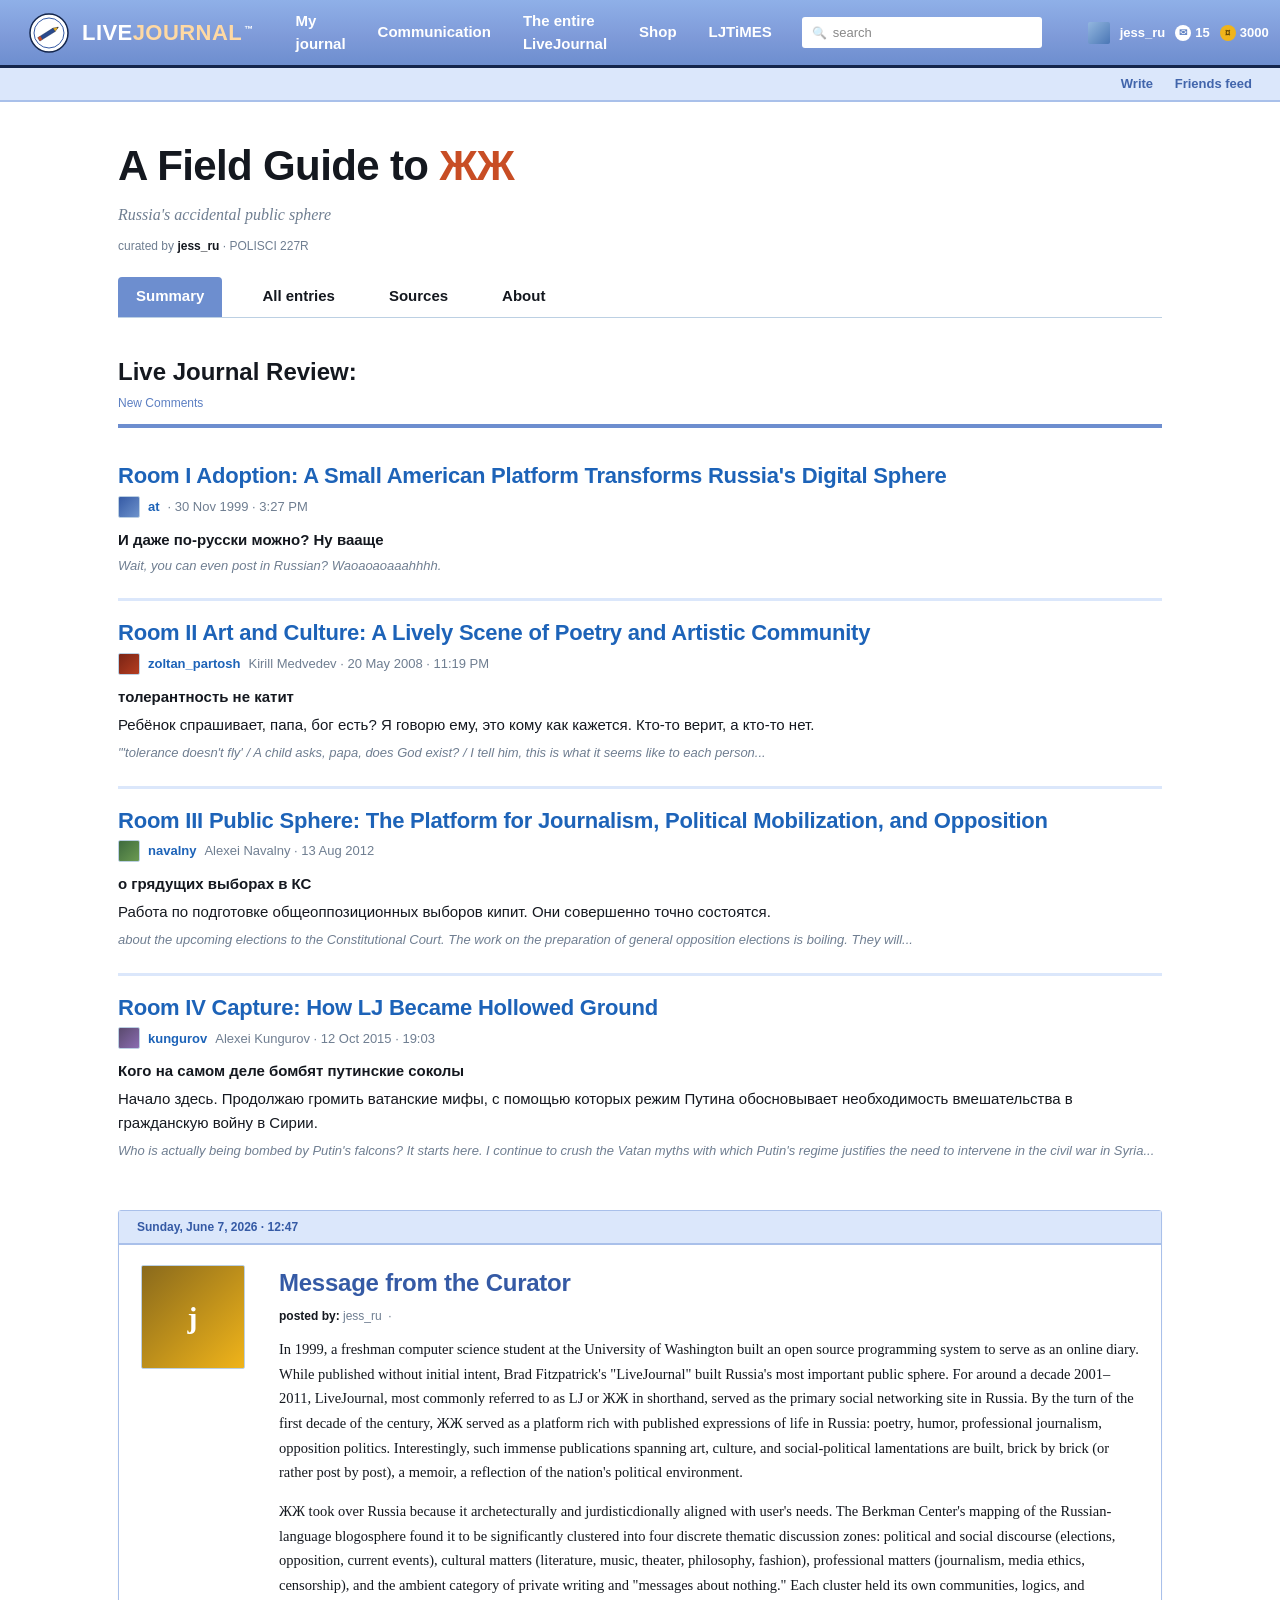
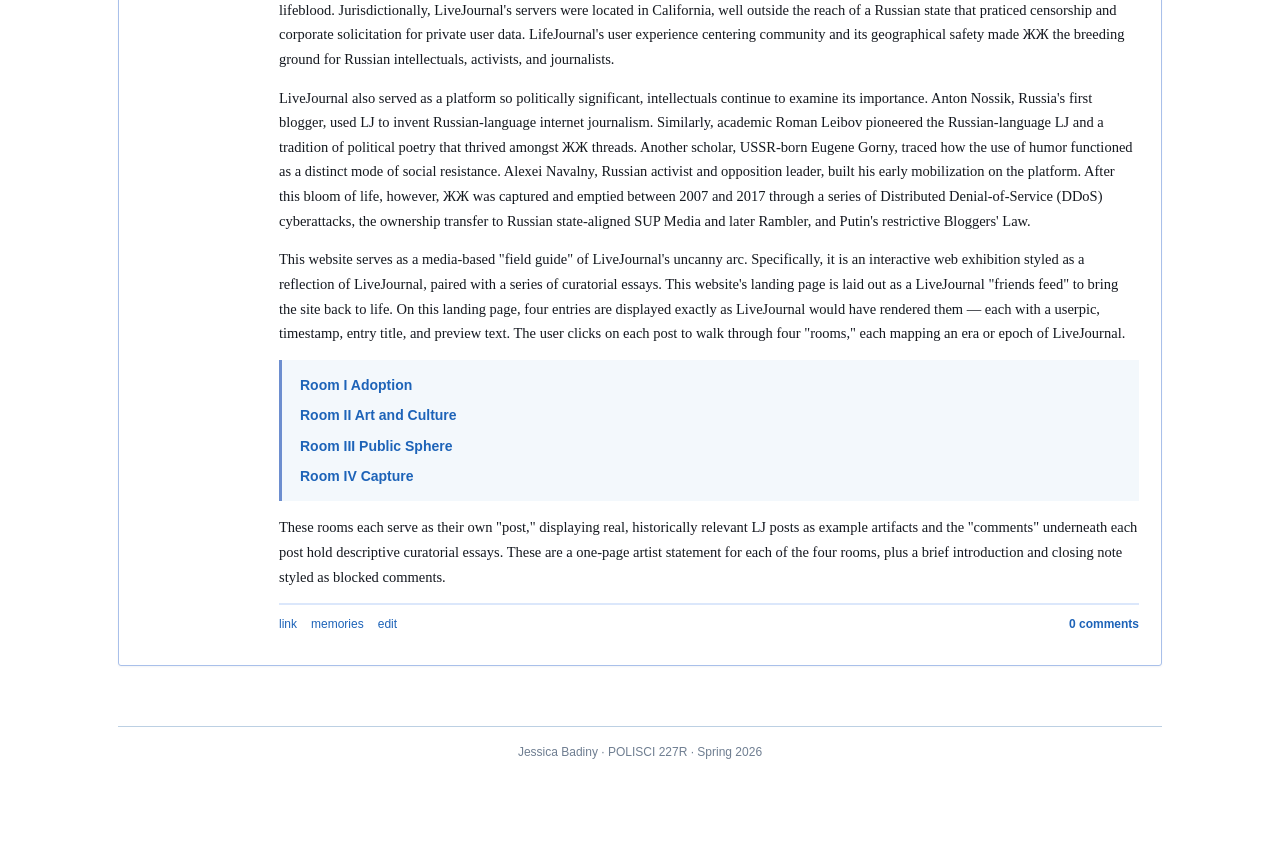
==== index.html @ add614f6 "newest. hopefully" ====
<!DOCTYPE html>
<html lang="en">
<head>
<meta charset="UTF-8" />
<meta name="viewport" content="width=device-width, initial-scale=1.0" />
<title>A Field Guide to ЖЖ — Friends Page</title>
<link rel="stylesheet" href="style.css" />
</head>
<body>
<nav class="lj-navbar">
  <a href="index.html" class="logo">
    <svg class="lj-icon" viewBox="0 0 42 42" xmlns="http://www.w3.org/2000/svg">
      <circle cx="21" cy="21" r="19" fill="#ffffff" stroke="#14264c" stroke-width="1.5"/>
      <circle cx="21" cy="21" r="15" fill="none" stroke="#355aa5" stroke-width="1"/>
      <g transform="rotate(-32 21 21)">
        <rect x="9" y="19" width="18" height="4" fill="#2a4a8d" stroke="#14264c" stroke-width="0.4"/>
        <rect x="9" y="19" width="3" height="4" fill="#c84d24"/>
        <polygon points="27,19 32,21 27,23" fill="#f0b41a" stroke="#14264c" stroke-width="0.4"/>
        <polygon points="30.5,20.2 32,21 30.5,21.8" fill="#3a2a14"/>
      </g>
    </svg>
    <span class="lj-wordmark">LIVE<span class="zhzh">JOURNAL</span><sup>™</sup></span>
  </a>
  <a href="index.html" class="nav-link">My journal</a>
  <a href="#" class="nav-link">Communication</a>
  <a href="#" class="nav-link">The entire LiveJournal</a>
  <a href="#" class="nav-link">Shop</a>
  <a href="#" class="nav-link">LJTiMES</a>
  <div class="search">search</div>
  <div class="user-chip">
    <span class="avatar"></span>
    <span class="username">jess_ru</span>
    <span class="badge"><span class="icon-mail">✉</span>15</span>
    <span class="badge"><span class="icon-coin">¤</span>3000</span>
    <a href="#" class="exit-link">exit</a>
  </div>
</nav>
<div class="lj-subnav">
  <a href="#">Write</a>
  <a href="index.html">Friends feed</a>
</div>
<main class="page">
  <h1 class="page-title">A Field Guide to <span class="zhzh">ЖЖ</span></h1>
  <p class="page-subtitle">Russia's accidental public sphere</p>
  <p class="curator-line">curated by <strong>jess_ru</strong> · POLISCI 227R</p>
  <div class="page-tabs">
    <a href="#" class="active">Summary</a>
    <a href="#">All entries</a>
    <a href="#">Sources</a>
    <a href="#">About</a>
  </div>
  <section class="top-stories-section">
    <h2 class="section-header">
        Live Journal Review:
        <span class="section-subtitle">New Comments</span>
    </h2>
    <article class="top-story">
      <h3><a href="room-1-architecture.html">Room I Adoption: A Small American Platform Transforms Russia's Digital Sphere</a></h3>
      <p class="byline">
        <span class="userpic-mini"></span>
        <a href="#" class="username">at</a>
        <span class="real-name">· 30 Nov 1999 · 3:27 PM</span>
      </p>
      <p class="preview">
        <span class="ru-title">И даже по-русски можно? Ну вааще</span>
        <span class="en"><em>Wait, you can even post in Russian? Waoaoaoaaahhhh.</em></span>
      </p>
    </article>
    <article class="top-story">
      <h3><a href="room-2-art.html">Room II Art and Culture: A Lively Scene of Poetry and Artistic Community</a></h3>
      <p class="byline">
        <span class="userpic-mini" style="background:linear-gradient(135deg,#7a2415,#b53d20);"></span>
        <a href="#" class="username">zoltan_partosh</a>
        <span class="real-name">Kirill Medvedev · 20 May 2008 · 11:19 PM</span>
      </p>
      <p class="preview">
        <span class="ru-title">толерантность не катит</span>
        <span class="ru-text">Ребёнок спрашивает, папа, бог есть? Я говорю ему, это кому как кажется. Кто-то верит, а кто-то нет.</span>
        <span class="en"><em>"'tolerance doesn't fly' / A child asks, papa, does God exist? / I tell him, this is what it seems like to each person...</em></span>
      </p>
    </article>
    <article class="top-story">
      <h3><a href="room-3-public-square.html">Room III Public Sphere: The Platform for Journalism, Political Mobilization, and Opposition</a></h3>
      <p class="byline">
        <span class="userpic-mini" style="background:linear-gradient(135deg,#3e6b3e,#6b9a52);"></span>
        <a href="#" class="username">navalny</a>
        <span class="real-name">Alexei Navalny · 13 Aug 2012</span>
      </p>
      <p class="preview">
        <span class="ru-title">о грядущих выборах в КС</span>
        <span class="ru-text">Работа по подготовке общеоппозиционных выборов кипит. Они совершенно точно состоятся.</span>
        <span class="en"><em>about the upcoming elections to the Constitutional Court. The work on the preparation of general opposition elections is boiling. They will...</em></span>
      </p>
    </article>
    <article class="top-story">
      <h3><a href="room-4-capture.html">Room IV Capture: How LJ Became Hollowed Ground</a></h3>
      <p class="byline">
        <span class="userpic-mini" style="background:linear-gradient(135deg,#5a4a6e,#8a6cb1);"></span>
        <a href="#" class="username">kungurov</a>
        <span class="real-name">Alexei Kungurov · 12 Oct 2015 · 19:03</span>
      </p>
      <p class="preview">
        <span class="ru-title">Кого на самом деле бомбят путинские соколы</span>
        <span class="ru-text">Начало здесь. Продолжаю громить ватанские мифы, с помощью которых режим Путина обосновывает необходимость вмешательства в гражданскую войну в Сирии.</span>
        <span class="en"><em>Who is actually being bombed by Putin's falcons? It starts here. I continue to crush the Vatan myths with which Putin's regime justifies the need to intervene in the civil war in Syria...</em></span>
      </p>
    </article>
  </section>
  <section class="curator-post">
    <article class="entry">
      <div class="entry-date-bar">Sunday, June 7, 2026 · 12:47</div>
      <div class="entry-body">
        <div class="userpic up-curator">j</div>
        <div class="entry-content">
          <h2>Message from the Curator</h2>
          <p class="entry-meta">
            <span class="label">posted by:</span> jess_ru &nbsp;·&nbsp;
          </p>
          <div class="body-prose">
            <p>
              In 1999, a freshman computer science student at the University of Washington built an open source programming system to serve as an online diary. While published without initial intent, Brad Fitzpatrick's "LiveJournal" built Russia's most important public sphere. For around a decade 2001–2011, LiveJournal, most commonly referred to as LJ or ЖЖ in shorthand, served as the primary social networking site in Russia. By the turn of the first decade of the century, ЖЖ served as a platform rich with published expressions of life in Russia: poetry, humor, professional journalism, opposition politics. Interestingly, such immense publications spanning art, culture, and social-political lamentations are built, brick by brick (or rather post by post), a memoir, a reflection of the nation's political environment.
            </p>
            <p>
               ЖЖ took over Russia because it archetecturally and jurdisticdionally aligned with user's needs. The Berkman Center's mapping of the Russian-language blogosphere found it to be significantly clustered into four discrete thematic discussion zones: political and social discourse (elections, opposition, current events), cultural matters (literature, music, theater, philosophy, fashion), professional matters (journalism, media ethics, censorship), and the ambient category of private writing and "messages about nothing." Each cluster held its own communities, logics, and lifeblood. Jurisdictionally, LiveJournal's servers were located in California, well outside the reach of a Russian state that praticed censorship and corporate solicitation for private user data. LifeJournal's user experience centering community and its geographical safety made ЖЖ the breeding ground for Russian intellectuals, activists, and journalists.
            </p>
            <p>
              LiveJournal also served as a platform so politically significant, intellectuals continue to examine its importance. Anton Nossik, Russia's first blogger, used LJ to invent Russian-language internet journalism. Similarly, academic Roman Leibov pioneered the Russian-language LJ and a tradition of political poetry that thrived amongst ЖЖ threads. Another scholar, USSR-born Eugene Gorny, traced how the use of humor functioned as a distinct mode of social resistance. Alexei Navalny, Russian activist and opposition leader, built his early mobilization on the platform. After this bloom of life, however, ЖЖ was captured and emptied between 2007 and 2017 through a series of Distributed Denial-of-Service (DDoS) cyberattacks, the ownership transfer to Russian state-aligned SUP Media and later Rambler, and Putin's restrictive Bloggers' Law.
            </p>
            <p>
              This website serves as a media-based "field guide" of LiveJournal's uncanny arc. Specifically, it is an interactive web exhibition styled as a reflection of LiveJournal, paired with a series of curatorial essays. This website's landing page is laid out as a LiveJournal "friends feed" to bring the site back to life. On this landing page, four entries are displayed exactly as LiveJournal would have rendered them — each with a userpic, timestamp, entry title, and preview text. The user clicks on each post to walk through four "rooms," each mapping an era or epoch of LiveJournal.
            </p>
            <div class="rooms-inset">
              <div class="room-item"><strong>Room I Adoption</strong></div>
              <div class="room-item"><strong>Room II Art and Culture</strong></div>
              <div class="room-item"><strong>Room III Public Sphere</strong></div>
              <div class="room-item"><strong>Room IV Capture</strong></div>
            </div>
            <p>
              These rooms each serve as their own "post," displaying real, historically relevant LJ posts as example artifacts and the "comments" underneath each post hold descriptive curatorial essays. These are a one-page artist statement for each of the four rooms, plus a brief introduction and closing note styled as blocked comments.
            </p>
          </div>
          <p class="entry-actions">
            <a href="#">link</a>
            <a href="#">memories</a>
            <a href="#">edit</a>
            <a class="read-more" href="#">0 comments</a>
          </p>
        </div>
      </div>
    </article>
  </section>
  <p class="footer">
    Jessica Badiny · POLISCI 227R · Spring 2026
  </p>
</main>
</body>
</html>
---- style.css ----
/* Shared styles — A Field Guide to ЖЖ
   Visual direction: late-2000s LiveJournal redesign (Art. Lebedev Studio era):
   navy gradient header, LIVEJOURNAL wordmark + pencil-circle icon, light blue
   body, bold sans navigation, tab row under page title, white user chip. */

:root {
  /* Palette */
  --paper: #ffffff;          /* white body background */
  --paper-soft: #f3f8fc;
  --card: #ffffff;
  --nav-top: #7f9bd9;        /* light blue gradient — top */
  --nav-mid: #6d8ecf;        /* light blue gradient — mid */
  --nav-bot: #5c7fc2;        /* light blue gradient — bottom */
  --nav-edge: #14264c;
  --strip: #e3edf6;
  --rule: #bcd0e3;
  --rule-soft: #d8e2ec;
  --rule-dotted: #c8d6e3;
  --link: #1d63b8;
  --link-hover: #2d7ad9;
  --link-visited: #553388;
  --ink: #14181f;
  --muted: #6f7e91;
  --accent: #c84d24;         /* warm coral accent (banner/coin) */
  --gold: #f0b41a;           /* yellow coin */
  --warm-paper: #f5f1e8;
}

* { box-sizing: border-box; }
html, body { margin: 0; padding: 0; }
body {
  background: var(--paper);
  color: var(--ink);
  font-family: Arial, Helvetica, sans-serif;
  font-size: 14px;
  line-height: 1.5;
  -webkit-font-smoothing: antialiased;
  -moz-osx-font-smoothing: grayscale;
}

/* Force Arial site-wide */
h1,
h2,
h3,
h4,
h5,
h6,
p,
a,
span,
div {
    font-family: Arial, Helvetica, sans-serif;
}

a { color: var(--link); text-decoration: underline; }
a:hover { color: var(--link-hover); }
a:visited { color: var(--link-visited); }

/* ===================== TOP NAVBAR ===================== */
.lj-navbar {
  background: linear-gradient(
      to bottom,
      #8fb0e8 0%,
      #7f9bd9 55%,
      #6d8ecf 100%
  );
  color: #fff;
  padding: 0 28px;
  display: flex;
  align-items: center;
  gap: 28px;
  font-size: 15px;
  border-bottom: 3px solid var(--nav-edge);
  min-height: 68px;
  letter-spacing: 0;
}

/* Logo block: pencil-in-circle icon + LIVEJOURNAL wordmark */
.lj-navbar .logo {
  display: flex;
  align-items: center;
  gap: 12px;
  margin-right: 12px;
  text-decoration: none;
  color: #fff;
}
.lj-navbar .lj-icon {
  width: 42px;
  height: 42px;
  flex-shrink: 0;
}
.lj-navbar .lj-wordmark {
  font-family: "Helvetica Neue", Arial, sans-serif;
  font-weight: 900;
  font-size: 22px;
  letter-spacing: 0.02em;
  color: #fff;
}
.lj-navbar .lj-wordmark sup {
  font-size: 9px;
  font-weight: 700;
  vertical-align: super;
  margin-left: 2px;
}
.lj-navbar .zhzh { color: #ffd9a3; }

/* Nav links */
.lj-navbar a.nav-link {
  color: #fff;
  text-decoration: none;
  font-weight: 700;
  font-size: 15px;
  padding: 6px 2px;
}
.lj-navbar a.nav-link:hover { text-decoration: underline; }

/* Search box */
.lj-navbar .search {
  margin-left: auto;
  display: flex;
  align-items: center;
  background: #fff;
  border-radius: 3px;
  padding: 6px 10px;
  min-width: 240px;
  color: #888;
  font-size: 13px;
}
.lj-navbar .search::before {
  content: "🔍";
  margin-right: 6px;
  opacity: 0.55;
  font-size: 12px;
}

/* User chip on the far right */
.lj-navbar .user-chip {
  display: flex;
  align-items: center;
  gap: 10px;
  margin-left: 18px;
  font-size: 13px;
}
.lj-navbar .user-chip .avatar {
  width: 22px;
  height: 22px;
  border-radius: 2px;
  background: linear-gradient(135deg, #93b7df 0%, #4a76b5 100%);
  display: inline-block;
}
.lj-navbar .user-chip .username {
  color: #fff;
  font-weight: 700;
}
.lj-navbar .user-chip .badge {
  display: inline-flex;
  align-items: center;
  gap: 4px;
  color: #fff;
  font-weight: 700;
}
.lj-navbar .user-chip .badge .icon-mail,
.lj-navbar .user-chip .badge .icon-coin {
  width: 16px;
  height: 16px;
  display: inline-block;
  border-radius: 50%;
}
.lj-navbar .user-chip .badge .icon-mail {
  background: #fff;
  color: var(--nav-bot);
  font-size: 10px;
  text-align: center;
  line-height: 16px;
  font-weight: 900;
}
.lj-navbar .user-chip .badge .icon-coin {
  background: var(--gold);
  color: #6a4a00;
  font-size: 10px;
  text-align: center;
  line-height: 16px;
  font-weight: 900;
}
.lj-navbar .user-chip a.exit-link {
  color: #fff;
  margin-left: 8px;
  text-decoration: none;
  opacity: 0.85;
}
.lj-navbar .user-chip a.exit-link:hover { text-decoration: underline; }

/* Sub-row under the navbar with "Write / Friends feed" */
.lj-subnav {
  background: #dbe7fb;
  padding: 6px 28px;
  text-align: right;
  font-size: 13px;
  border-bottom: 2px solid #a9c0ea;
}
.lj-subnav a {
  color: #355aa5;
  text-decoration: none;
  margin-left: 18px;
  font-weight: 600;
  opacity: 0.92;
}
.lj-subnav a:hover { text-decoration: underline; opacity: 1; }

/* ===================== PAGE WRAPPER ===================== */
.page {
  max-width: 1100px;
  margin: 32px auto 80px;
  padding: 0 28px;
}

/* Page title block */
.page-title {
  font-family: "Helvetica Neue", Arial, sans-serif;
  font-size: 42px;
  font-weight: 900;
  margin: 12px 0 6px;
  letter-spacing: -0.015em;
  color: var(--ink);
}
.page-title .zhzh { color: var(--accent); }
.page-subtitle {
  color: var(--muted);
  font-style: italic;
  margin: 0 0 10px;
  font-size: 16px;
  font-family: Georgia, serif;
}
.curator-line {
  font-size: 12px;
  color: var(--muted);
  margin: 0 0 22px;
}
.curator-line strong { color: var(--ink); font-weight: 700; }

/* Tab row — "Summary / The Big Year / Updates from friends / Shop" */
.page-tabs {
  display: flex;
  gap: 26px;
  align-items: center;
  margin: 18px 0 28px;
  border-bottom: 1px solid var(--rule);
  padding-bottom: 0;
}
.page-tabs a {
  display: inline-block;
  padding: 8px 14px;
  font-size: 15px;
  font-weight: 700;
  color: var(--ink);
  text-decoration: none;
  border-bottom: 2px solid transparent;
}
.page-tabs a.active {
  background: var(--nav-mid);
  color: #fff;
  border-radius: 4px 4px 0 0;
  padding: 8px 18px;
}
.page-tabs a:not(.active):hover {
  border-bottom: 2px solid var(--nav-mid);
}

.note-strip {
  background: #fff8e1;
  border: 1px solid #e6d59a;
  border-left: 3px solid var(--accent);
  padding: 12px 16px;
  font-size: 13px;
  color: #5a4a1a;
  margin-bottom: 28px;
  font-family: Georgia, serif;
}

/* ===================== TOP STORIES (homepage) ===================== */
.section-header {
  font-size: 24px;
  font-weight: 900;
  margin: 36px 0 16px;
  color: var(--ink);
  border-bottom: 4px solid #6d8ecf;
  padding-bottom: 12px;
}
.section-subtitle {
    display: block;
    font-size: 0.5em;
    font-weight: normal;
    color: #5c7fc2;
    margin-top: 4px;
}
.top-stories-section { margin-bottom: 24px; }
.top-story {
  padding: 18px 0 22px;
  border-bottom: 3px solid #dbe7fb;
}
.top-story:last-child { border-bottom: none; padding-bottom: 8px; }
.top-story h3 {
  font-family: "Helvetica Neue", Arial, sans-serif;
  font-size: 22px;
  font-weight: 900;
  margin: 0 0 6px;
  letter-spacing: -0.01em;
  line-height: 1.25;
}
.top-story h3 a { color: var(--link); text-decoration: none; }
.top-story h3 a:hover { text-decoration: underline; color: var(--link-hover); }
.top-story .byline {
  font-size: 13px;
  color: var(--muted);
  margin: 0 0 10px;
  display: flex;
  align-items: center;
  gap: 8px;
  flex-wrap: wrap;
}
.top-story .byline .userpic-mini {
  display: inline-block;
  width: 22px;
  height: 22px;
  border: 1px solid var(--rule);
  border-radius: 2px;
  background: linear-gradient(135deg, #355aa5 0%, #6e93cc 100%);
  flex-shrink: 0;
}
.top-story .byline .username {
  color: var(--link);
  font-weight: 700;
  text-decoration: none;
}
.top-story .byline .username:hover { text-decoration: underline; }
.top-story .byline .real-name { color: var(--muted); }
.top-story .preview {
  font-family: Georgia, serif;
  font-size: 15px;
  line-height: 1.6;
  margin: 0;
  color: var(--ink);
}
.top-story .preview .ru-title {
  font-weight: 700;
  display: block;
  margin-bottom: 4px;
}
.top-story .preview .ru-text {
  display: block;
  margin-bottom: 6px;
}
.top-story .preview .en {
  display: block;
  color: var(--muted);
  font-style: italic;
  font-size: 13px;
}

/* jess_ru's curator-post entry on homepage */
.userpic.up-curator {
  background: linear-gradient(135deg, #8a6a1c 0%, #f0b41a 100%);
  font-family: Georgia, serif;
}
.curator-post {
    margin-top: 40px;
}
.curator-post .entry {
    margin-bottom: 0;
    border: 1px solid #a9c0ea;
}
.curator-post .entry-date-bar {
    background: #dbe7fb;
    color: #355aa5;
    font-weight: bold;
    border-bottom: 2px solid #a9c0ea;
}
.curator-post .entry-content h2 {
    color: #355aa5;
}
.curator-post .entry-actions {
    border-top: 2px solid #dbe7fb;
}
.curator-post .entry-content .body-prose p {
  font-family: Georgia, serif;
  font-size: 14.5px;
  line-height: 1.7;
  margin: 0 0 14px;
}
.curator-post .entry-content .body-prose .rooms-inset {
  background: var(--paper-soft);
  border-left: 3px solid var(--nav-mid);
  padding: 14px 18px;
  margin: 14px 0;
  font-family: Georgia, serif;
  font-size: 14px;
  line-height: 1.6;
}
.curator-post .entry-content .body-prose .rooms-inset .room-item { margin-bottom: 8px; }
.curator-post .entry-content .body-prose .rooms-inset .room-item:last-child { margin-bottom: 0; }
.curator-post .entry-content .body-prose .rooms-inset .room-item strong {
  font-family: "Helvetica Neue", Arial, sans-serif;
  font-weight: 800;
  color: var(--link);
  margin-right: 4px;
}

/* Extended abstract section on the landing page */
.abstract {
  background: var(--card);
  border: 1px solid var(--rule);
  border-radius: 3px;
  padding: 28px 34px 30px;
  margin: 8px 0 32px;
  box-shadow: 0 1px 2px rgba(20, 38, 76, 0.05);
}
.abstract h2 {
  font-family: "Helvetica Neue", Arial, sans-serif;
  font-size: 22px;
  font-weight: 900;
  margin: 0 0 16px;
  letter-spacing: -0.01em;
  color: var(--ink);
  border-bottom: 1px solid var(--rule-soft);
  padding-bottom: 10px;
}
.abstract p {
  font-family: Georgia, serif;
  font-size: 15px;
  line-height: 1.7;
  color: var(--ink);
  margin: 0 0 14px;
}
.abstract .rooms-list {
  background: var(--paper-soft);
  border-left: 3px solid var(--nav-mid);
  padding: 16px 22px;
  margin: 18px 0;
  font-family: Georgia, serif;
  font-size: 14.5px;
  line-height: 1.6;
}
.abstract .rooms-list .room-item { margin-bottom: 10px; }
.abstract .rooms-list .room-item:last-child { margin-bottom: 0; }
.abstract .rooms-list .room-item strong {
  font-family: "Helvetica Neue", Arial, sans-serif;
  font-weight: 800;
  color: var(--link);
  display: inline-block;
  margin-right: 4px;
}

.archive-label {
  font-size: 11px;
  color: var(--muted);
  text-transform: uppercase;
  letter-spacing: 0.18em;
  border-bottom: 1px solid var(--rule);
  padding-bottom: 6px;
  margin: 32px 0 18px;
  font-weight: 700;
}

/* ===================== ENTRY CARDS ===================== */
.entry {
  background: var(--card);
  border: 1px solid var(--rule);
  margin-bottom: 22px;
  border-radius: 3px;
  box-shadow: 0 1px 2px rgba(20, 38, 76, 0.05);
}
.entry-date-bar {
  background: var(--strip);
  padding: 7px 18px;
  font-size: 12px;
  color: var(--muted);
  border-bottom: 1px solid var(--rule-soft);
  font-weight: 600;
}
.entry-body {
  display: grid;
  grid-template-columns: 120px 1fr;
  gap: 18px;
  padding: 20px 22px;
}
.userpic {
  width: 104px;
  height: 104px;
  border: 1px solid var(--rule);
  border-radius: 2px;
  display: flex;
  align-items: center;
  justify-content: center;
  font-family: Georgia, serif;
  font-size: 30px;
  font-weight: bold;
  color: #fff;
  letter-spacing: 0.04em;
}
.userpic.up1 { background: linear-gradient(135deg, #7a2415 0%, #b53d20 100%); }
.userpic.up2 { background: linear-gradient(135deg, #355aa5 0%, #6e93cc 100%); }
.userpic.up3 { background: linear-gradient(135deg, #3e6b3e 0%, #6b9a52 100%); }
.userpic.up4 { background: linear-gradient(135deg, #5a4a6e 0%, #8a6cb1 100%); }

.entry-content h2 {
  margin: 0 0 6px;
  font-family: "Helvetica Neue", Arial, sans-serif;
  font-size: 24px;
  font-weight: 800;
  letter-spacing: -0.01em;
}
.entry-content h2 a { color: var(--link); text-decoration: none; }
.entry-content h2 a:hover { text-decoration: underline; color: var(--link-hover); }
.entry-meta {
  font-size: 12px;
  color: var(--muted);
  margin: 0 0 12px;
}
.entry-meta .label { font-weight: 700; color: var(--ink); }
.entry-preview {
  font-family: Georgia, serif;
  font-size: 14.5px;
  line-height: 1.6;
  color: var(--ink);
  margin: 0 0 14px;
}
.entry-actions {
  font-size: 12px;
  color: var(--muted);
  display: flex;
  align-items: center;
  gap: 14px;
  border-top: 1px dotted var(--rule-dotted);
  padding-top: 10px;
}
.entry-actions a { color: var(--link); text-decoration: none; }
.entry-actions a:hover { text-decoration: underline; }
.entry-actions .read-more {
  margin-left: auto;
  font-weight: 700;
}

/* ===================== FOOTER ===================== */
.footer {
  margin-top: 60px;
  padding-top: 16px;
  border-top: 1px solid var(--rule);
  text-align: center;
  font-size: 12px;
  color: var(--muted);
}

/* ===================== ROOM PAGES ===================== */
.entry-full {
  background: var(--card);
  border: 1px solid var(--rule);
  margin-top: 24px;
  border-radius: 3px;
  box-shadow: 0 1px 2px rgba(20, 38, 76, 0.06);
}
.entry-full .entry-header {
  display: grid;
  grid-template-columns: 120px 1fr;
  gap: 18px;
  padding: 22px 22px 0;
}
.entry-full h1 {
  font-family: "Helvetica Neue", Arial, sans-serif;
  font-size: 34px;
  margin: 0 0 6px;
  color: var(--link);
  font-weight: 900;
  letter-spacing: -0.015em;
}
.entry-full .meta-row {
  font-size: 12px;
  color: var(--muted);
  margin-bottom: 4px;
}
.entry-full .meta-row .label { color: var(--ink); font-weight: 700; }
.entry-full .tags {
  font-size: 12px;
  color: var(--muted);
  margin-bottom: 18px;
}
.entry-full .tags a { color: var(--link); }
.entry-full .entry-body-area {
  padding: 24px 28px 28px;
  border-top: 1px solid var(--rule-soft);
  margin-top: 16px;
}

/* ===================== INLINE POST RECREATION ===================== */
.curator-note {
    background: #f3f8fc;
    border-left: 4px solid #6d8ecf;
    padding: 16px 22px;
    margin: 24px 0 22px;
    font-family: Arial, Helvetica, sans-serif;
    color: var(--ink);
}
.curator-note .room-label {
    font-size: 11px;
    letter-spacing: 0.18em;
    color: #5c7fc2;
    margin: 0 0 8px;
    font-weight: 900;
}
.curator-note p {
    margin: 0;
    font-size: 14px;
    line-height: 1.6;
    color: var(--ink);
    font-style: italic;
}
.entry-text {
    font-family: Georgia, serif;
    font-size: 15px;
    line-height: 1.7;
    margin: 14px 0;
    color: var(--ink);
}
.entry-text p { margin: 0 0 12px; }
.entry-text p:last-child { margin-bottom: 0; }
.entry-text .translation {
    font-style: italic;
    font-size: 12.5px;
    color: var(--muted);
    margin-top: 18px;
    padding-top: 14px;
    border-top: 1px dashed var(--rule);
}
.entry-text .translation .t-label {
    font-style: normal;
    font-weight: bold;
    color: var(--ink);
    font-size: 11px;
    letter-spacing: 0.1em;
    text-transform: uppercase;
    display: block;
    margin-bottom: 8px;
}
.entry-text .translation p { margin: 0 0 8px; font-size: 12.5px; }
.entry-text .translation p:last-child { margin: 0; }
.entry-text .youtube-stub {
    background: #f5f5f5;
    border: 1px solid var(--rule);
    padding: 18px 24px;
    margin: 14px 0;
    text-align: center;
    font-family: Arial, sans-serif;
    font-size: 13px;
    color: var(--muted);
    font-style: italic;
}
.entry-text .post-link {
    color: var(--link);
    text-decoration: underline;
}
.lj-metadata {
    background: #f5f7fa;
    border: 1px solid var(--rule-soft);
    border-left: 3px solid #6d8ecf;
    padding: 10px 14px;
    margin: 16px 0 14px;
    font-size: 12px;
    color: var(--muted);
}
.lj-metadata p { margin: 4px 0; }
.lj-metadata strong { font-weight: bold; color: var(--ink); }
.comment-count {
    color: var(--muted);
    font-weight: normal;
    font-size: 12px;
    margin-left: 6px;
}
.entry-navigation {
    display: flex;
    justify-content: space-between;
    align-items: center;
    border-top: 2px solid #dbe7fb;
    padding: 14px 0 0;
    margin-top: 30px;
    font-size: 13px;
    gap: 16px;
    flex-wrap: wrap;
}
.entry-navigation a {
    color: #355aa5;
    text-decoration: none;
    font-weight: 600;
}
.entry-navigation a:hover { text-decoration: underline; }

/* ===================== EMBEDDED POST ARTIFACT (unused, kept for fallback) ===================== */
.post-artifact {
  margin: 28px 0 24px;
  padding: 0;
  background: #d8dee5;
  border: 1px solid var(--rule);
  border-radius: 3px;
  box-shadow: 0 1px 3px rgba(20, 38, 76, 0.08);
}
.post-artifact img {
  display: block;
  width: 100%;
  height: auto;
  border-bottom: 1px solid var(--rule);
}
.post-artifact figcaption {
  padding: 12px 16px 14px;
  font-family: Georgia, serif;
  font-size: 12.5px;
  color: var(--muted);
  line-height: 1.5;
  background: var(--card);
}
.post-artifact figcaption strong { color: var(--ink); }
.post-artifact figcaption a { color: var(--link); }

/* Author-note (room page top: jess_ru framing the artifact) */
.author-note {
  background: var(--card);
  border: 1px solid var(--rule);
  border-radius: 3px;
  box-shadow: 0 1px 2px rgba(20, 38, 76, 0.05);
  margin-bottom: 18px;
}
.author-note .entry-date-bar {
  background: var(--strip);
  padding: 7px 18px;
  font-size: 12px;
  color: var(--muted);
  border-bottom: 1px solid var(--rule-soft);
  font-weight: 600;
}
.author-note .note-body {
  display: grid;
  grid-template-columns: 76px 1fr;
  gap: 16px;
  padding: 16px 20px 18px;
  align-items: start;
}
.author-note .mini-pic {
  width: 60px;
  height: 60px;
  border: 1px solid var(--rule);
  border-radius: 2px;
  display: flex;
  align-items: center;
  justify-content: center;
  font-family: Georgia, serif;
  font-size: 22px;
  font-weight: bold;
  color: #fff;
  background: linear-gradient(135deg, #8a6a1c 0%, #f0b41a 100%);
}
.author-note h1 {
  font-family: "Helvetica Neue", Arial, sans-serif;
  font-size: 22px;
  font-weight: 900;
  margin: 0 0 6px;
  color: var(--ink);
  letter-spacing: -0.01em;
  line-height: 1.25;
}
.author-note .who-line {
  font-size: 12px;
  color: var(--muted);
  margin: 0 0 8px;
}
.author-note .who-line strong { color: var(--ink); }
.author-note .frame {
  font-family: Georgia, serif;
  font-size: 14px;
  line-height: 1.6;
  margin: 0;
  color: var(--ink);
}

/* "Leave a comment" stub at end of comments thread */
.leave-comment {
  border-top: 1px solid var(--rule-soft);
  margin-top: 10px;
  padding: 14px 0 0;
  display: flex;
  align-items: center;
  gap: 12px;
  color: var(--muted);
  font-size: 13px;
  font-style: italic;
}
.leave-comment .stub-pic {
  width: 28px;
  height: 28px;
  border: 1px dashed var(--rule);
  border-radius: 2px;
  display: flex;
  align-items: center;
  justify-content: center;
  color: var(--muted);
  font-size: 16px;
}

/* ===================== SCROLLYTELLING ===================== */
.scrolly {
  position: relative;
  display: grid;
  grid-template-columns: 1fr 1fr;
  gap: 28px;
  margin: 16px 0 32px;
}
.sticky-graphic {
  position: sticky;
  top: 24px;
  height: calc(100vh - 60px);
  background: var(--warm-paper);
  border: 1px solid var(--rule);
  border-radius: 3px;
  display: flex;
  align-items: center;
  justify-content: center;
  overflow: hidden;
}
.panel {
  display: none;
  width: 100%;
  height: 100%;
  flex-direction: column;
  align-items: center;
  justify-content: center;
  padding: 28px;
  text-align: center;
}
.panel.is-active { display: flex; }
.panel .label {
  font-size: 10px;
  letter-spacing: 0.22em;
  text-transform: uppercase;
  color: var(--accent);
  margin-bottom: 12px;
  font-weight: 700;
}
.panel .title {
  font-family: "Helvetica Neue", Arial, sans-serif;
  font-size: 22px;
  margin-bottom: 14px;
  font-weight: 800;
  color: var(--ink);
}
.panel .placeholder-frame {
  width: 100%;
  max-width: 340px;
  border: 1px solid var(--rule);
  background: #fff;
  padding: 24px;
  font-size: 12px;
  color: var(--muted);
  font-family: Verdana, sans-serif;
  font-style: italic;
  margin-bottom: 14px;
  line-height: 1.5;
}
.panel .placeholder-frame .browser-bar {
  font-family: Verdana, sans-serif;
  font-style: normal;
  font-size: 10px;
  background: #ddd;
  margin: -24px -24px 16px;
  padding: 6px 12px;
  border-bottom: 1px solid #aaa;
  text-align: left;
  color: #333;
}
.panel .placeholder-frame .lj-mockup {
  font-style: normal;
  text-align: left;
  font-family: Georgia, serif;
  font-size: 13px;
  color: var(--ink);
}
.panel .placeholder-frame .lj-mockup .handle {
  color: var(--link);
  font-weight: bold;
  font-size: 12px;
  margin-bottom: 4px;
}
.panel .arch-grid {
  display: grid;
  grid-template-columns: 1fr 1fr;
  gap: 0;
  width: 100%;
  max-width: 360px;
  border: 1px solid var(--rule);
  background: #fff;
  font-family: "Helvetica Neue", Arial, sans-serif;
}
.panel .arch-grid > div { padding: 14px 14px 16px; }
.panel .arch-grid > div + div { border-left: 1px solid var(--rule); }
.panel .arch-grid h4 {
  margin: 0 0 8px;
  font-size: 10px;
  letter-spacing: 0.18em;
  text-transform: uppercase;
  color: var(--accent);
}
.panel .arch-grid ul {
  margin: 0;
  padding-left: 16px;
  font-size: 11px;
  color: var(--ink);
  text-align: left;
  line-height: 1.5;
}
.panel .arch-grid li { margin-bottom: 3px; }

.steps .step {
  min-height: 56vh;
  padding: 22px 24px;
  margin-bottom: 16px;
  background: var(--card);
  border: 1px solid var(--rule);
  border-radius: 3px;
  opacity: 0.45;
  transition: opacity 0.35s ease, border-color 0.35s ease;
}
.steps .step.is-active {
  opacity: 1;
  border-color: var(--accent);
  box-shadow: 0 0 0 1px var(--accent);
}
.steps .step h3 {
  margin: 0 0 10px;
  font-family: "Helvetica Neue", Arial, sans-serif;
  font-size: 20px;
  color: var(--link);
  font-weight: 800;
  letter-spacing: -0.01em;
}
.steps .step p {
  margin: 0 0 12px;
  font-family: Georgia, serif;
  font-size: 14.5px;
  line-height: 1.65;
}
.steps .step .source {
  font-size: 11px;
  color: var(--muted);
  border-top: 1px dotted var(--rule-dotted);
  padding-top: 8px;
  font-family: "Helvetica Neue", Arial, sans-serif;
}

/* ===================== COMMENTS ===================== */
.comments {
  background: var(--card);
  border: 1px solid var(--rule);
  border-radius: 3px;
  padding: 18px 24px 20px;
  margin: 24px 0 0;
}
.comments h3 {
  margin: 0 0 14px;
  font-family: "Helvetica Neue", Arial, sans-serif;
  font-size: 17px;
  border-bottom: 1px solid var(--rule-soft);
  padding-bottom: 8px;
  font-weight: 800;
}
.comment {
  display: grid;
  grid-template-columns: 50px 1fr;
  gap: 12px;
  padding: 12px 0;
  border-bottom: 1px dotted var(--rule-dotted);
}
.comment:last-child { border-bottom: none; }
.comment .mini-pic {
  width: 40px;
  height: 40px;
  border: 1px solid var(--rule);
  border-radius: 2px;
  display: flex;
  align-items: center;
  justify-content: center;
  font-size: 14px;
  color: #fff;
  font-weight: bold;
  font-family: Georgia, serif;
  background: linear-gradient(135deg, #355aa5 0%, #6e93cc 100%);
}
.comment .who { font-weight: 700; color: var(--link); font-size: 13px; }
.comment .when { color: var(--muted); font-size: 11px; margin-left: 8px; }
.comment .body {
  font-size: 13px;
  line-height: 1.55;
  margin-top: 4px;
  font-family: Georgia, serif;
}
.comment.reply {
  margin-left: 32px;
  background: var(--paper-soft);
  padding-left: 14px;
  border-left: 2px solid var(--rule-dotted);
}

/* ===================== STUB ROOMS ===================== */
.stub {
  background: var(--card);
  border: 1px dashed var(--rule);
  border-radius: 3px;
  padding: 60px 28px;
  margin: 32px 0;
  text-align: center;
}
.stub h2 {
  font-family: "Helvetica Neue", Arial, sans-serif;
  font-size: 26px;
  margin: 0 0 12px;
  color: var(--link);
  font-weight: 900;
}
.stub p { color: var(--muted); margin: 6px 0; }
.stub .back {
  display: inline-block;
  margin-top: 18px;
  color: var(--link);
  font-weight: 700;
}

/* ===================== RESPONSIVE ===================== */
@media (max-width: 880px) {
  .lj-navbar { flex-wrap: wrap; padding: 10px 16px; gap: 14px; min-height: 0; }
  .lj-navbar .search { min-width: 0; order: 5; width: 100%; margin-left: 0; }
  .lj-navbar .user-chip { margin-left: auto; }
  .page { padding: 0 16px; }
  .page-title { font-size: 32px; }
  .page-tabs { flex-wrap: wrap; gap: 10px; }
}
@media (max-width: 720px) {
  .scrolly { grid-template-columns: 1fr; }
  .sticky-graphic {
    position: relative;
    height: 320px;
    top: 0;
    margin-bottom: 16px;
  }
  .entry-body, .entry-full .entry-header { grid-template-columns: 80px 1fr; gap: 14px; }
  .userpic { width: 70px; height: 70px; font-size: 22px; }
  .entry-content h2 { font-size: 20px; }
  .entry-full h1 { font-size: 26px; }
}
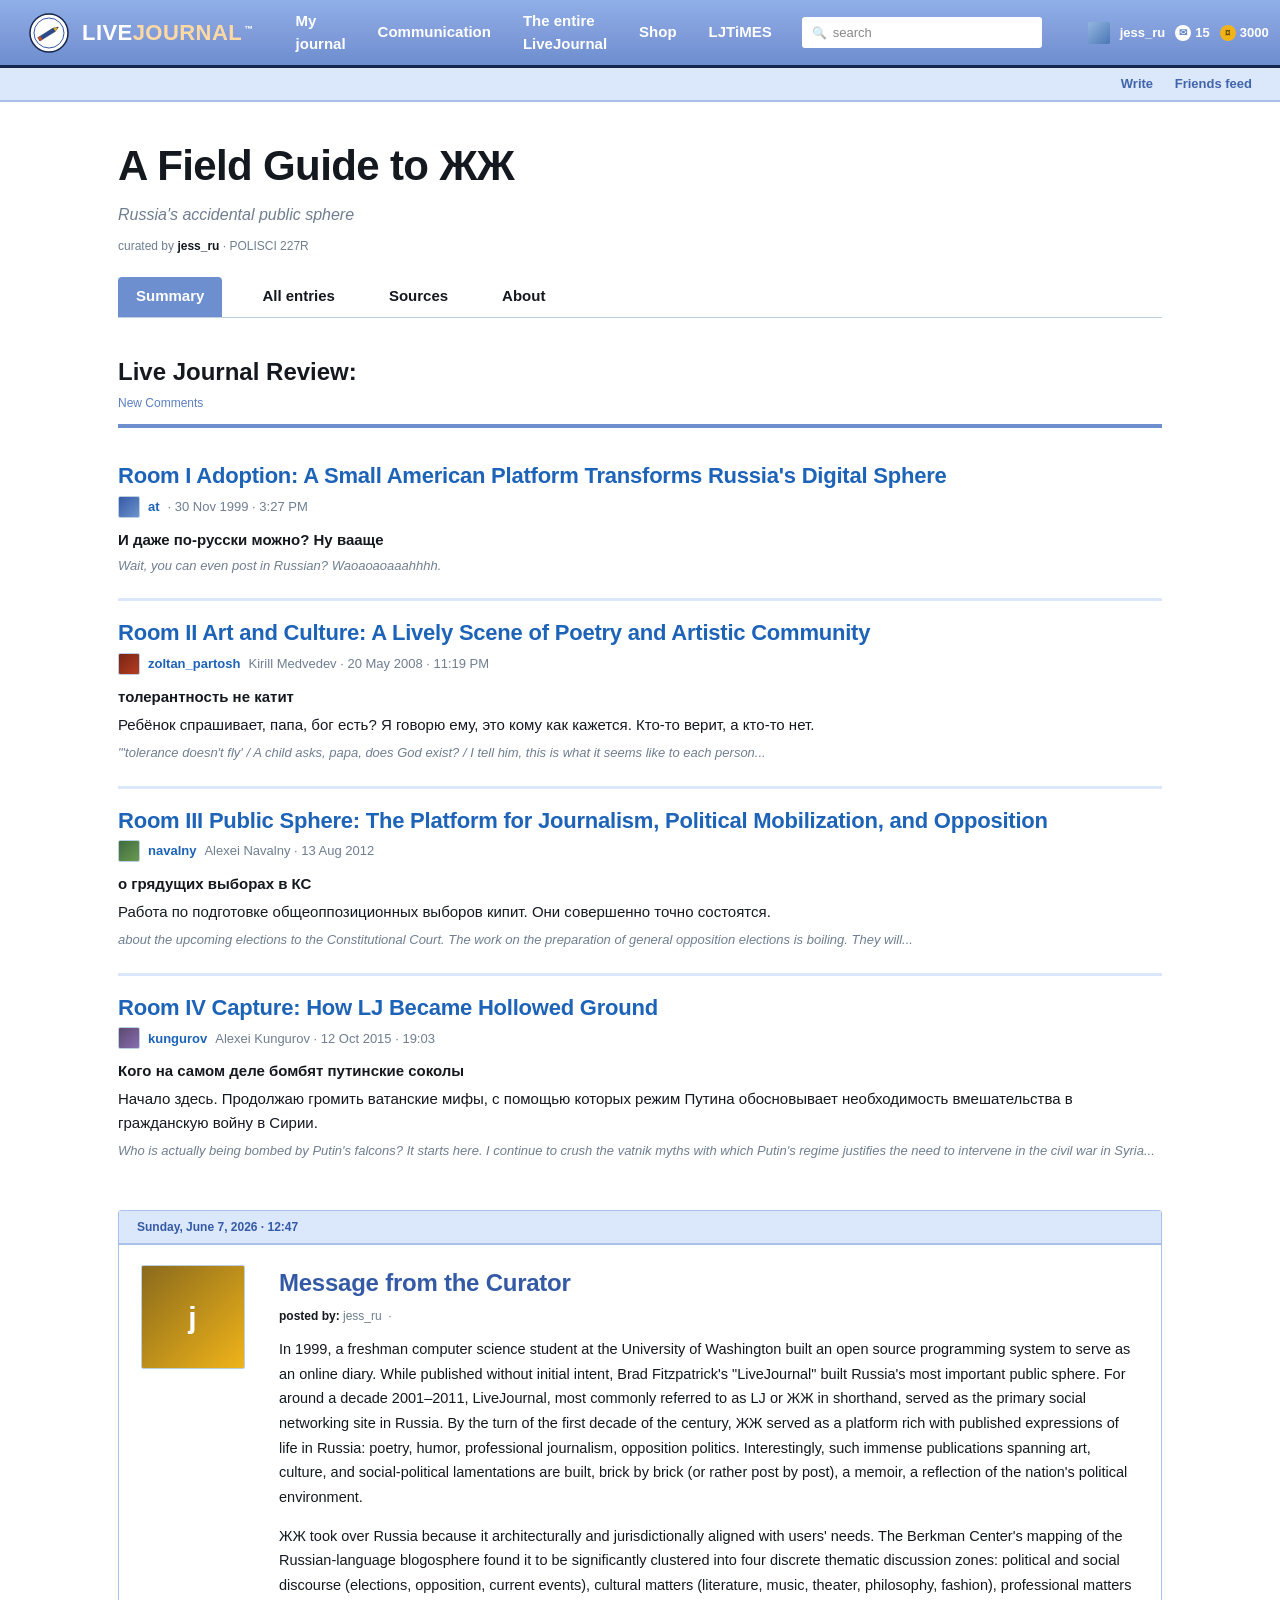
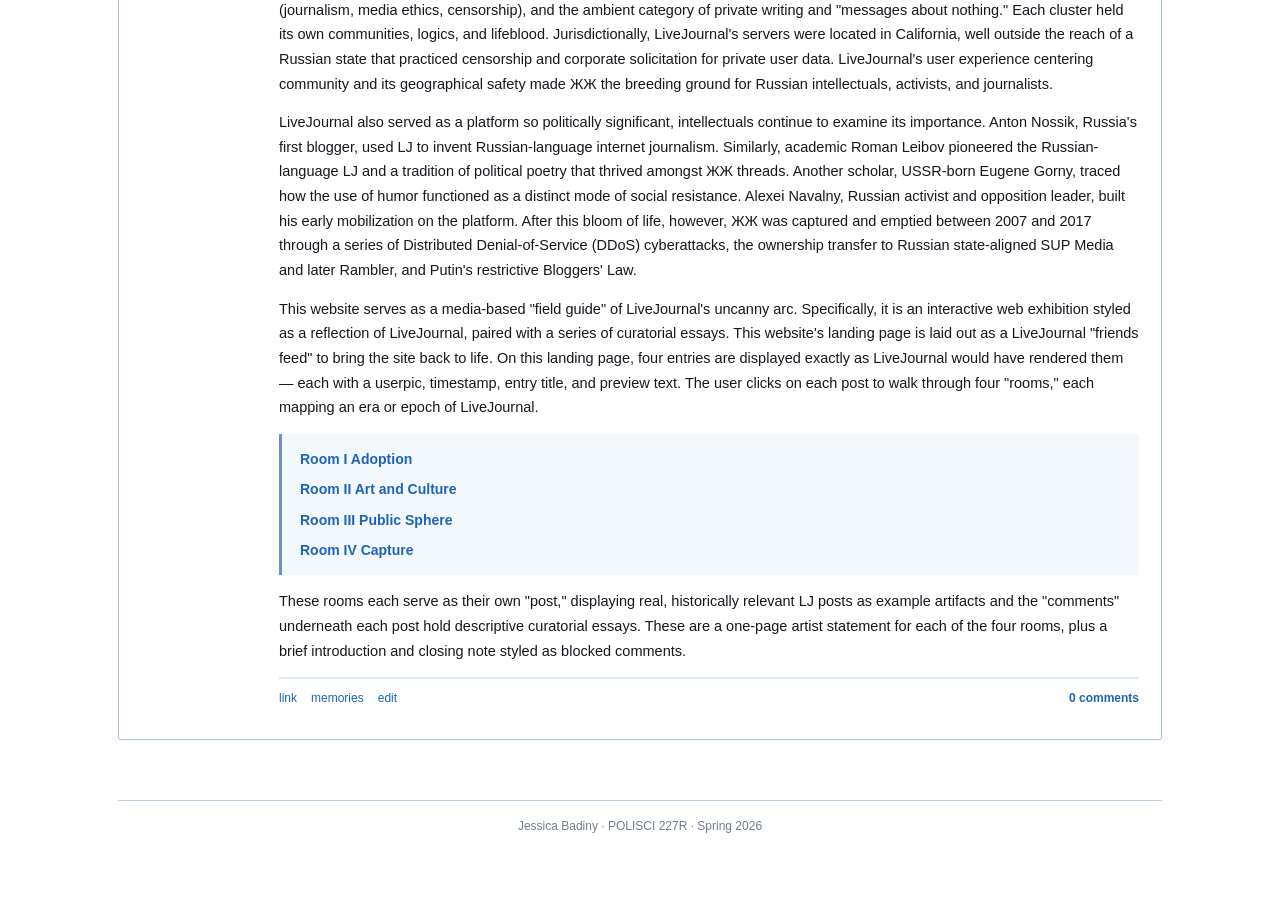
==== commit 1a96cc2d: "final edits" ====
--- a/index.html
+++ b/index.html
@@ -102,7 +102,7 @@
       <p class="preview">
         <span class="ru-title">Кого на самом деле бомбят путинские соколы</span>
         <span class="ru-text">Начало здесь. Продолжаю громить ватанские мифы, с помощью которых режим Путина обосновывает необходимость вмешательства в гражданскую войну в Сирии.</span>
-        <span class="en"><em>Who is actually being bombed by Putin's falcons? It starts here. I continue to crush the Vatan myths with which Putin's regime justifies the need to intervene in the civil war in Syria...</em></span>
+        <span class="en"><em>Who is actually being bombed by Putin's falcons? It starts here. I continue to crush the vatnik myths with which Putin's regime justifies the need to intervene in the civil war in Syria...</em></span>
       </p>
     </article>
   </section>
@@ -121,7 +121,7 @@
               In 1999, a freshman computer science student at the University of Washington built an open source programming system to serve as an online diary. While published without initial intent, Brad Fitzpatrick's "LiveJournal" built Russia's most important public sphere. For around a decade 2001–2011, LiveJournal, most commonly referred to as LJ or ЖЖ in shorthand, served as the primary social networking site in Russia. By the turn of the first decade of the century, ЖЖ served as a platform rich with published expressions of life in Russia: poetry, humor, professional journalism, opposition politics. Interestingly, such immense publications spanning art, culture, and social-political lamentations are built, brick by brick (or rather post by post), a memoir, a reflection of the nation's political environment.
             </p>
             <p>
-               ЖЖ took over Russia because it archetecturally and jurdisticdionally aligned with user's needs. The Berkman Center's mapping of the Russian-language blogosphere found it to be significantly clustered into four discrete thematic discussion zones: political and social discourse (elections, opposition, current events), cultural matters (literature, music, theater, philosophy, fashion), professional matters (journalism, media ethics, censorship), and the ambient category of private writing and "messages about nothing." Each cluster held its own communities, logics, and lifeblood. Jurisdictionally, LiveJournal's servers were located in California, well outside the reach of a Russian state that praticed censorship and corporate solicitation for private user data. LifeJournal's user experience centering community and its geographical safety made ЖЖ the breeding ground for Russian intellectuals, activists, and journalists.
+               ЖЖ took over Russia because it architecturally and jurisdictionally aligned with users' needs. The Berkman Center's mapping of the Russian-language blogosphere found it to be significantly clustered into four discrete thematic discussion zones: political and social discourse (elections, opposition, current events), cultural matters (literature, music, theater, philosophy, fashion), professional matters (journalism, media ethics, censorship), and the ambient category of private writing and "messages about nothing." Each cluster held its own communities, logics, and lifeblood. Jurisdictionally, LiveJournal's servers were located in California, well outside the reach of a Russian state that practiced censorship and corporate solicitation for private user data. LiveJournal's user experience centering community and its geographical safety made ЖЖ the breeding ground for Russian intellectuals, activists, and journalists.
             </p>
             <p>
               LiveJournal also served as a platform so politically significant, intellectuals continue to examine its importance. Anton Nossik, Russia's first blogger, used LJ to invent Russian-language internet journalism. Similarly, academic Roman Leibov pioneered the Russian-language LJ and a tradition of political poetry that thrived amongst ЖЖ threads. Another scholar, USSR-born Eugene Gorny, traced how the use of humor functioned as a distinct mode of social resistance. Alexei Navalny, Russian activist and opposition leader, built his early mobilization on the platform. After this bloom of life, however, ЖЖ was captured and emptied between 2007 and 2017 through a series of Distributed Denial-of-Service (DDoS) cyberattacks, the ownership transfer to Russian state-aligned SUP Media and later Rambler, and Putin's restrictive Bloggers' Law.
--- a/style.css
+++ b/style.css
@@ -90,7 +90,7 @@
   flex-shrink: 0;
 }
 .lj-navbar .lj-wordmark {
-  font-family: "Helvetica Neue", Arial, sans-serif;
+  font-family: Arial, Helvetica, sans-serif;
   font-weight: 900;
   font-size: 22px;
   letter-spacing: 0.02em;
@@ -216,20 +216,20 @@
 
 /* Page title block */
 .page-title {
-  font-family: "Helvetica Neue", Arial, sans-serif;
+  font-family: Arial, Helvetica, sans-serif;
   font-size: 42px;
   font-weight: 900;
   margin: 12px 0 6px;
   letter-spacing: -0.015em;
   color: var(--ink);
 }
-.page-title .zhzh { color: var(--accent); }
+.page-title .zhzh { color: var(--ink); }
 .page-subtitle {
   color: var(--muted);
   font-style: italic;
   margin: 0 0 10px;
   font-size: 16px;
-  font-family: Georgia, serif;
+  font-family: Arial, Helvetica, sans-serif;
 }
 .curator-line {
   font-size: 12px;
@@ -274,7 +274,7 @@
   font-size: 13px;
   color: #5a4a1a;
   margin-bottom: 28px;
-  font-family: Georgia, serif;
+  font-family: Arial, Helvetica, sans-serif;
 }
 
 /* ===================== TOP STORIES (homepage) ===================== */
@@ -300,7 +300,7 @@
 }
 .top-story:last-child { border-bottom: none; padding-bottom: 8px; }
 .top-story h3 {
-  font-family: "Helvetica Neue", Arial, sans-serif;
+  font-family: Arial, Helvetica, sans-serif;
   font-size: 22px;
   font-weight: 900;
   margin: 0 0 6px;
@@ -335,7 +335,7 @@
 .top-story .byline .username:hover { text-decoration: underline; }
 .top-story .byline .real-name { color: var(--muted); }
 .top-story .preview {
-  font-family: Georgia, serif;
+  font-family: Arial, Helvetica, sans-serif;
   font-size: 15px;
   line-height: 1.6;
   margin: 0;
@@ -360,7 +360,7 @@
 /* jess_ru's curator-post entry on homepage */
 .userpic.up-curator {
   background: linear-gradient(135deg, #8a6a1c 0%, #f0b41a 100%);
-  font-family: Georgia, serif;
+  font-family: Arial, Helvetica, sans-serif;
 }
 .curator-post {
     margin-top: 40px;
@@ -382,7 +382,7 @@
     border-top: 2px solid #dbe7fb;
 }
 .curator-post .entry-content .body-prose p {
-  font-family: Georgia, serif;
+  font-family: Arial, Helvetica, sans-serif;
   font-size: 14.5px;
   line-height: 1.7;
   margin: 0 0 14px;
@@ -392,14 +392,14 @@
   border-left: 3px solid var(--nav-mid);
   padding: 14px 18px;
   margin: 14px 0;
-  font-family: Georgia, serif;
+  font-family: Arial, Helvetica, sans-serif;
   font-size: 14px;
   line-height: 1.6;
 }
 .curator-post .entry-content .body-prose .rooms-inset .room-item { margin-bottom: 8px; }
 .curator-post .entry-content .body-prose .rooms-inset .room-item:last-child { margin-bottom: 0; }
 .curator-post .entry-content .body-prose .rooms-inset .room-item strong {
-  font-family: "Helvetica Neue", Arial, sans-serif;
+  font-family: Arial, Helvetica, sans-serif;
   font-weight: 800;
   color: var(--link);
   margin-right: 4px;
@@ -415,7 +415,7 @@
   box-shadow: 0 1px 2px rgba(20, 38, 76, 0.05);
 }
 .abstract h2 {
-  font-family: "Helvetica Neue", Arial, sans-serif;
+  font-family: Arial, Helvetica, sans-serif;
   font-size: 22px;
   font-weight: 900;
   margin: 0 0 16px;
@@ -425,7 +425,7 @@
   padding-bottom: 10px;
 }
 .abstract p {
-  font-family: Georgia, serif;
+  font-family: Arial, Helvetica, sans-serif;
   font-size: 15px;
   line-height: 1.7;
   color: var(--ink);
@@ -436,14 +436,14 @@
   border-left: 3px solid var(--nav-mid);
   padding: 16px 22px;
   margin: 18px 0;
-  font-family: Georgia, serif;
+  font-family: Arial, Helvetica, sans-serif;
   font-size: 14.5px;
   line-height: 1.6;
 }
 .abstract .rooms-list .room-item { margin-bottom: 10px; }
 .abstract .rooms-list .room-item:last-child { margin-bottom: 0; }
 .abstract .rooms-list .room-item strong {
-  font-family: "Helvetica Neue", Arial, sans-serif;
+  font-family: Arial, Helvetica, sans-serif;
   font-weight: 800;
   color: var(--link);
   display: inline-block;
@@ -491,7 +491,7 @@
   display: flex;
   align-items: center;
   justify-content: center;
-  font-family: Georgia, serif;
+  font-family: Arial, Helvetica, sans-serif;
   font-size: 30px;
   font-weight: bold;
   color: #fff;
@@ -504,7 +504,7 @@
 
 .entry-content h2 {
   margin: 0 0 6px;
-  font-family: "Helvetica Neue", Arial, sans-serif;
+  font-family: Arial, Helvetica, sans-serif;
   font-size: 24px;
   font-weight: 800;
   letter-spacing: -0.01em;
@@ -518,7 +518,7 @@
 }
 .entry-meta .label { font-weight: 700; color: var(--ink); }
 .entry-preview {
-  font-family: Georgia, serif;
+  font-family: Arial, Helvetica, sans-serif;
   font-size: 14.5px;
   line-height: 1.6;
   color: var(--ink);
@@ -565,7 +565,7 @@
   padding: 22px 22px 0;
 }
 .entry-full h1 {
-  font-family: "Helvetica Neue", Arial, sans-serif;
+  font-family: Arial, Helvetica, sans-serif;
   font-size: 34px;
   margin: 0 0 6px;
   color: var(--link);
@@ -614,7 +614,7 @@
     font-style: italic;
 }
 .entry-text {
-    font-family: Georgia, serif;
+    font-family: Arial, Helvetica, sans-serif;
     font-size: 15px;
     line-height: 1.7;
     margin: 14px 0;
@@ -626,9 +626,7 @@
     font-style: italic;
     font-size: 12.5px;
     color: var(--muted);
-    margin-top: 18px;
-    padding-top: 14px;
-    border-top: 1px dashed var(--rule);
+    margin-top: 8px;
 }
 .entry-text .translation .t-label {
     font-style: normal;
@@ -648,7 +646,7 @@
     padding: 18px 24px;
     margin: 14px 0;
     text-align: center;
-    font-family: Arial, sans-serif;
+    font-family: Arial, Helvetica, sans-serif;
     font-size: 13px;
     color: var(--muted);
     font-style: italic;
@@ -709,7 +707,7 @@
 }
 .post-artifact figcaption {
   padding: 12px 16px 14px;
-  font-family: Georgia, serif;
+  font-family: Arial, Helvetica, sans-serif;
   font-size: 12.5px;
   color: var(--muted);
   line-height: 1.5;
@@ -749,14 +747,14 @@
   display: flex;
   align-items: center;
   justify-content: center;
-  font-family: Georgia, serif;
+  font-family: Arial, Helvetica, sans-serif;
   font-size: 22px;
   font-weight: bold;
   color: #fff;
   background: linear-gradient(135deg, #8a6a1c 0%, #f0b41a 100%);
 }
 .author-note h1 {
-  font-family: "Helvetica Neue", Arial, sans-serif;
+  font-family: Arial, Helvetica, sans-serif;
   font-size: 22px;
   font-weight: 900;
   margin: 0 0 6px;
@@ -771,7 +769,7 @@
 }
 .author-note .who-line strong { color: var(--ink); }
 .author-note .frame {
-  font-family: Georgia, serif;
+  font-family: Arial, Helvetica, sans-serif;
   font-size: 14px;
   line-height: 1.6;
   margin: 0;
@@ -842,7 +840,7 @@
   font-weight: 700;
 }
 .panel .title {
-  font-family: "Helvetica Neue", Arial, sans-serif;
+  font-family: Arial, Helvetica, sans-serif;
   font-size: 22px;
   margin-bottom: 14px;
   font-weight: 800;
@@ -856,13 +854,13 @@
   padding: 24px;
   font-size: 12px;
   color: var(--muted);
-  font-family: Verdana, sans-serif;
+  font-family: Arial, Helvetica, sans-serif;
   font-style: italic;
   margin-bottom: 14px;
   line-height: 1.5;
 }
 .panel .placeholder-frame .browser-bar {
-  font-family: Verdana, sans-serif;
+  font-family: Arial, Helvetica, sans-serif;
   font-style: normal;
   font-size: 10px;
   background: #ddd;
@@ -875,7 +873,7 @@
 .panel .placeholder-frame .lj-mockup {
   font-style: normal;
   text-align: left;
-  font-family: Georgia, serif;
+  font-family: Arial, Helvetica, sans-serif;
   font-size: 13px;
   color: var(--ink);
 }
@@ -893,7 +891,7 @@
   max-width: 360px;
   border: 1px solid var(--rule);
   background: #fff;
-  font-family: "Helvetica Neue", Arial, sans-serif;
+  font-family: Arial, Helvetica, sans-serif;
 }
 .panel .arch-grid > div { padding: 14px 14px 16px; }
 .panel .arch-grid > div + div { border-left: 1px solid var(--rule); }
@@ -931,7 +929,7 @@
 }
 .steps .step h3 {
   margin: 0 0 10px;
-  font-family: "Helvetica Neue", Arial, sans-serif;
+  font-family: Arial, Helvetica, sans-serif;
   font-size: 20px;
   color: var(--link);
   font-weight: 800;
@@ -939,7 +937,7 @@
 }
 .steps .step p {
   margin: 0 0 12px;
-  font-family: Georgia, serif;
+  font-family: Arial, Helvetica, sans-serif;
   font-size: 14.5px;
   line-height: 1.65;
 }
@@ -948,7 +946,7 @@
   color: var(--muted);
   border-top: 1px dotted var(--rule-dotted);
   padding-top: 8px;
-  font-family: "Helvetica Neue", Arial, sans-serif;
+  font-family: Arial, Helvetica, sans-serif;
 }
 
 /* ===================== COMMENTS ===================== */
@@ -961,7 +959,7 @@
 }
 .comments h3 {
   margin: 0 0 14px;
-  font-family: "Helvetica Neue", Arial, sans-serif;
+  font-family: Arial, Helvetica, sans-serif;
   font-size: 17px;
   border-bottom: 1px solid var(--rule-soft);
   padding-bottom: 8px;
@@ -986,7 +984,7 @@
   font-size: 14px;
   color: #fff;
   font-weight: bold;
-  font-family: Georgia, serif;
+  font-family: Arial, Helvetica, sans-serif;
   background: linear-gradient(135deg, #355aa5 0%, #6e93cc 100%);
 }
 .comment .who { font-weight: 700; color: var(--link); font-size: 13px; }
@@ -995,7 +993,7 @@
   font-size: 13px;
   line-height: 1.55;
   margin-top: 4px;
-  font-family: Georgia, serif;
+  font-family: Arial, Helvetica, sans-serif;
 }
 .comment.reply {
   margin-left: 32px;
@@ -1014,7 +1012,7 @@
   text-align: center;
 }
 .stub h2 {
-  font-family: "Helvetica Neue", Arial, sans-serif;
+  font-family: Arial, Helvetica, sans-serif;
   font-size: 26px;
   margin: 0 0 12px;
   color: var(--link);
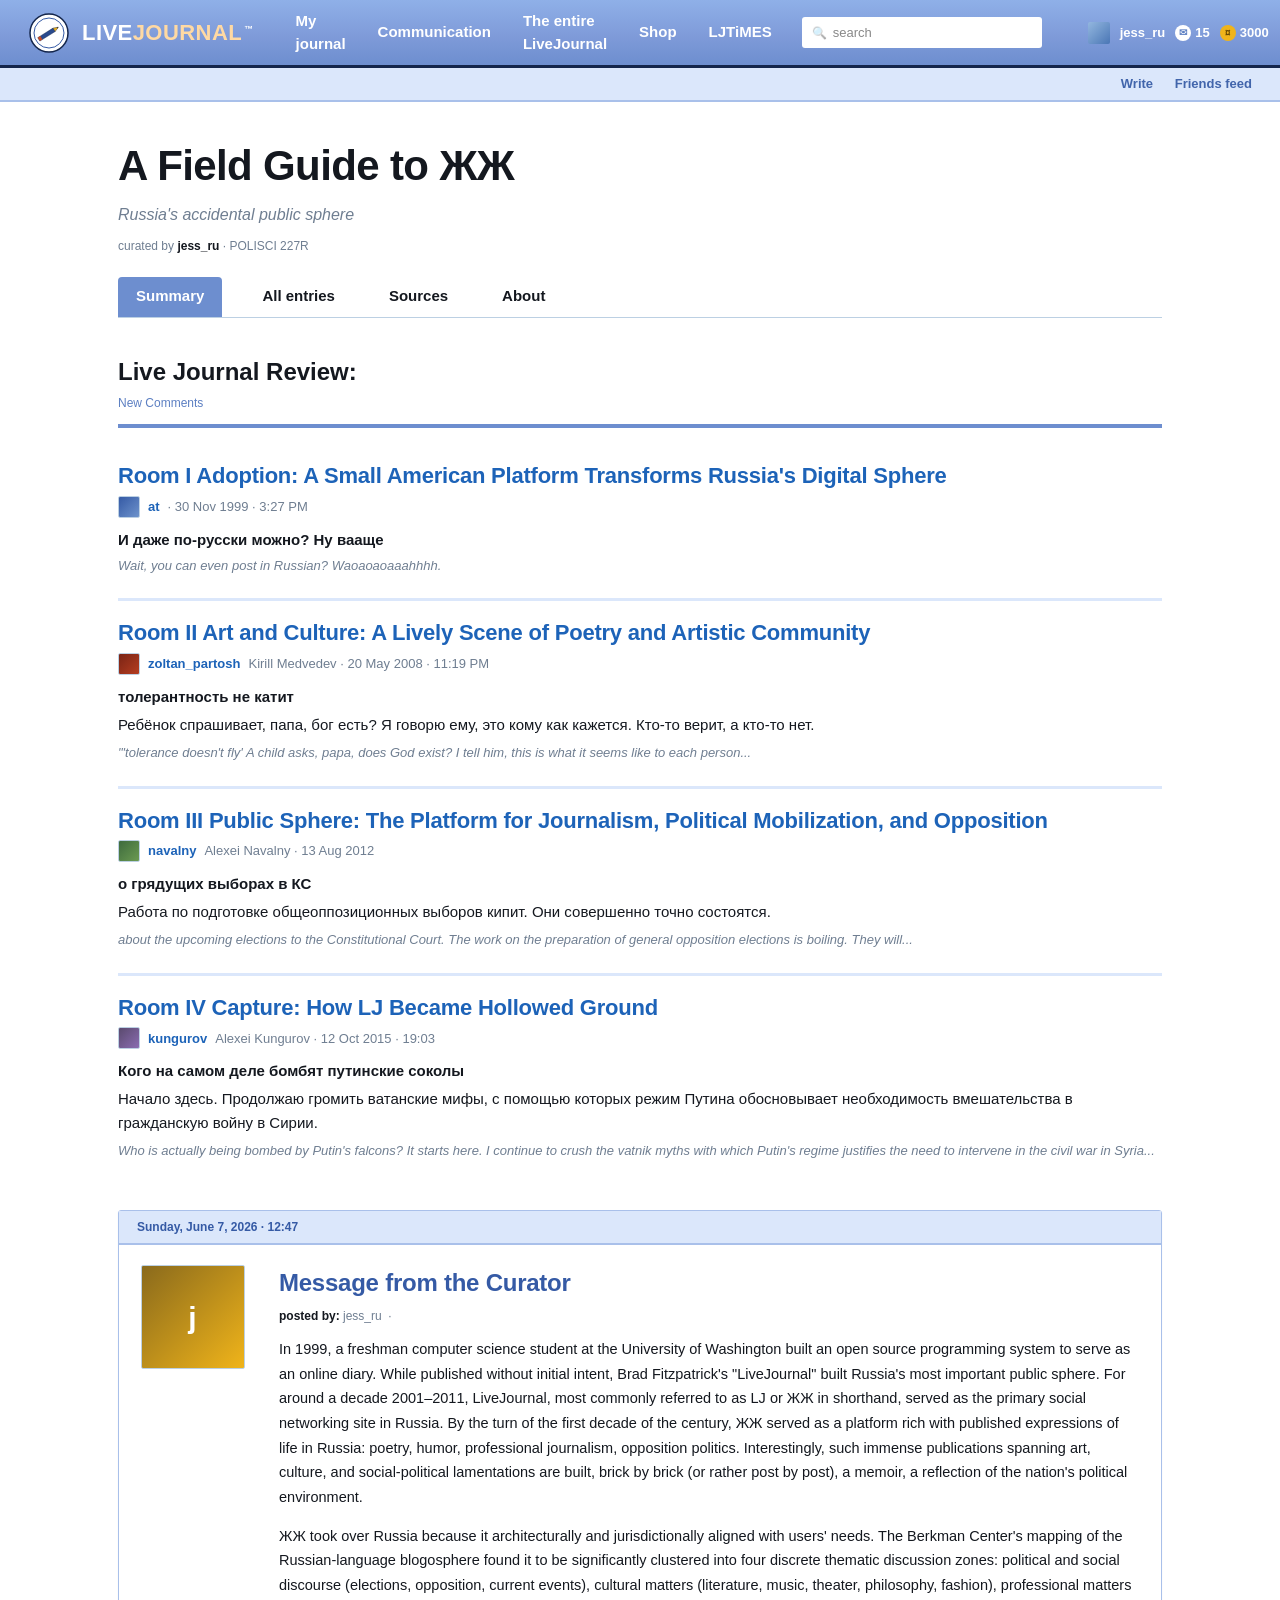
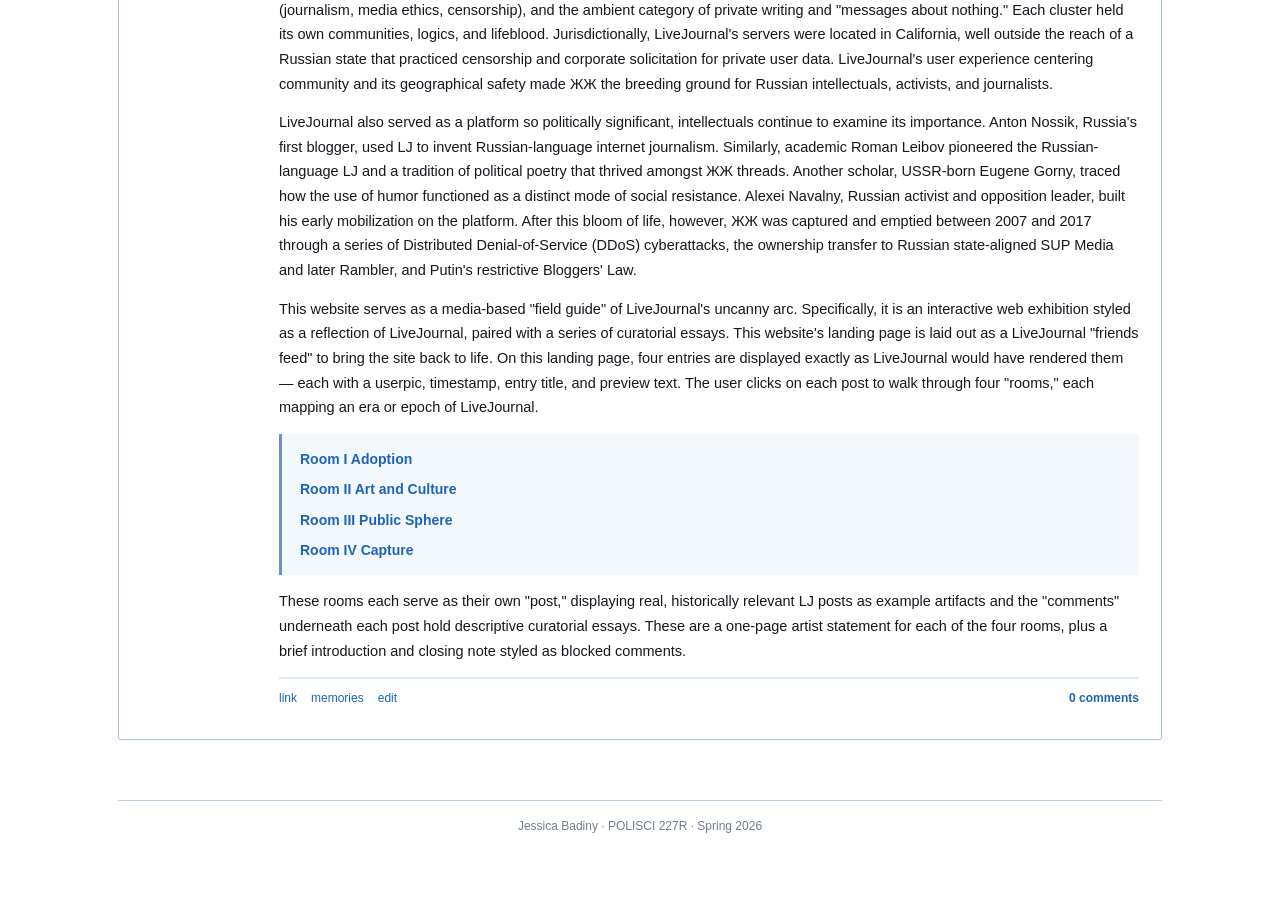
==== commit bac2055e: "Update index.html" ====
--- a/index.html
+++ b/index.html
@@ -46,8 +46,8 @@
   <div class="page-tabs">
     <a href="#" class="active">Summary</a>
     <a href="#">All entries</a>
-    <a href="#">Sources</a>
-    <a href="#">About</a>
+    <a href="sources.html">Sources</a>
+    <a href="about.html">About</a>
   </div>
   <section class="top-stories-section">
     <h2 class="section-header">
@@ -76,7 +76,7 @@
       <p class="preview">
         <span class="ru-title">толерантность не катит</span>
         <span class="ru-text">Ребёнок спрашивает, папа, бог есть? Я говорю ему, это кому как кажется. Кто-то верит, а кто-то нет.</span>
-        <span class="en"><em>"'tolerance doesn't fly' / A child asks, papa, does God exist? / I tell him, this is what it seems like to each person...</em></span>
+        <span class="en"><em>"'tolerance doesn't fly' A child asks, papa, does God exist? I tell him, this is what it seems like to each person...</em></span>
       </p>
     </article>
     <article class="top-story">
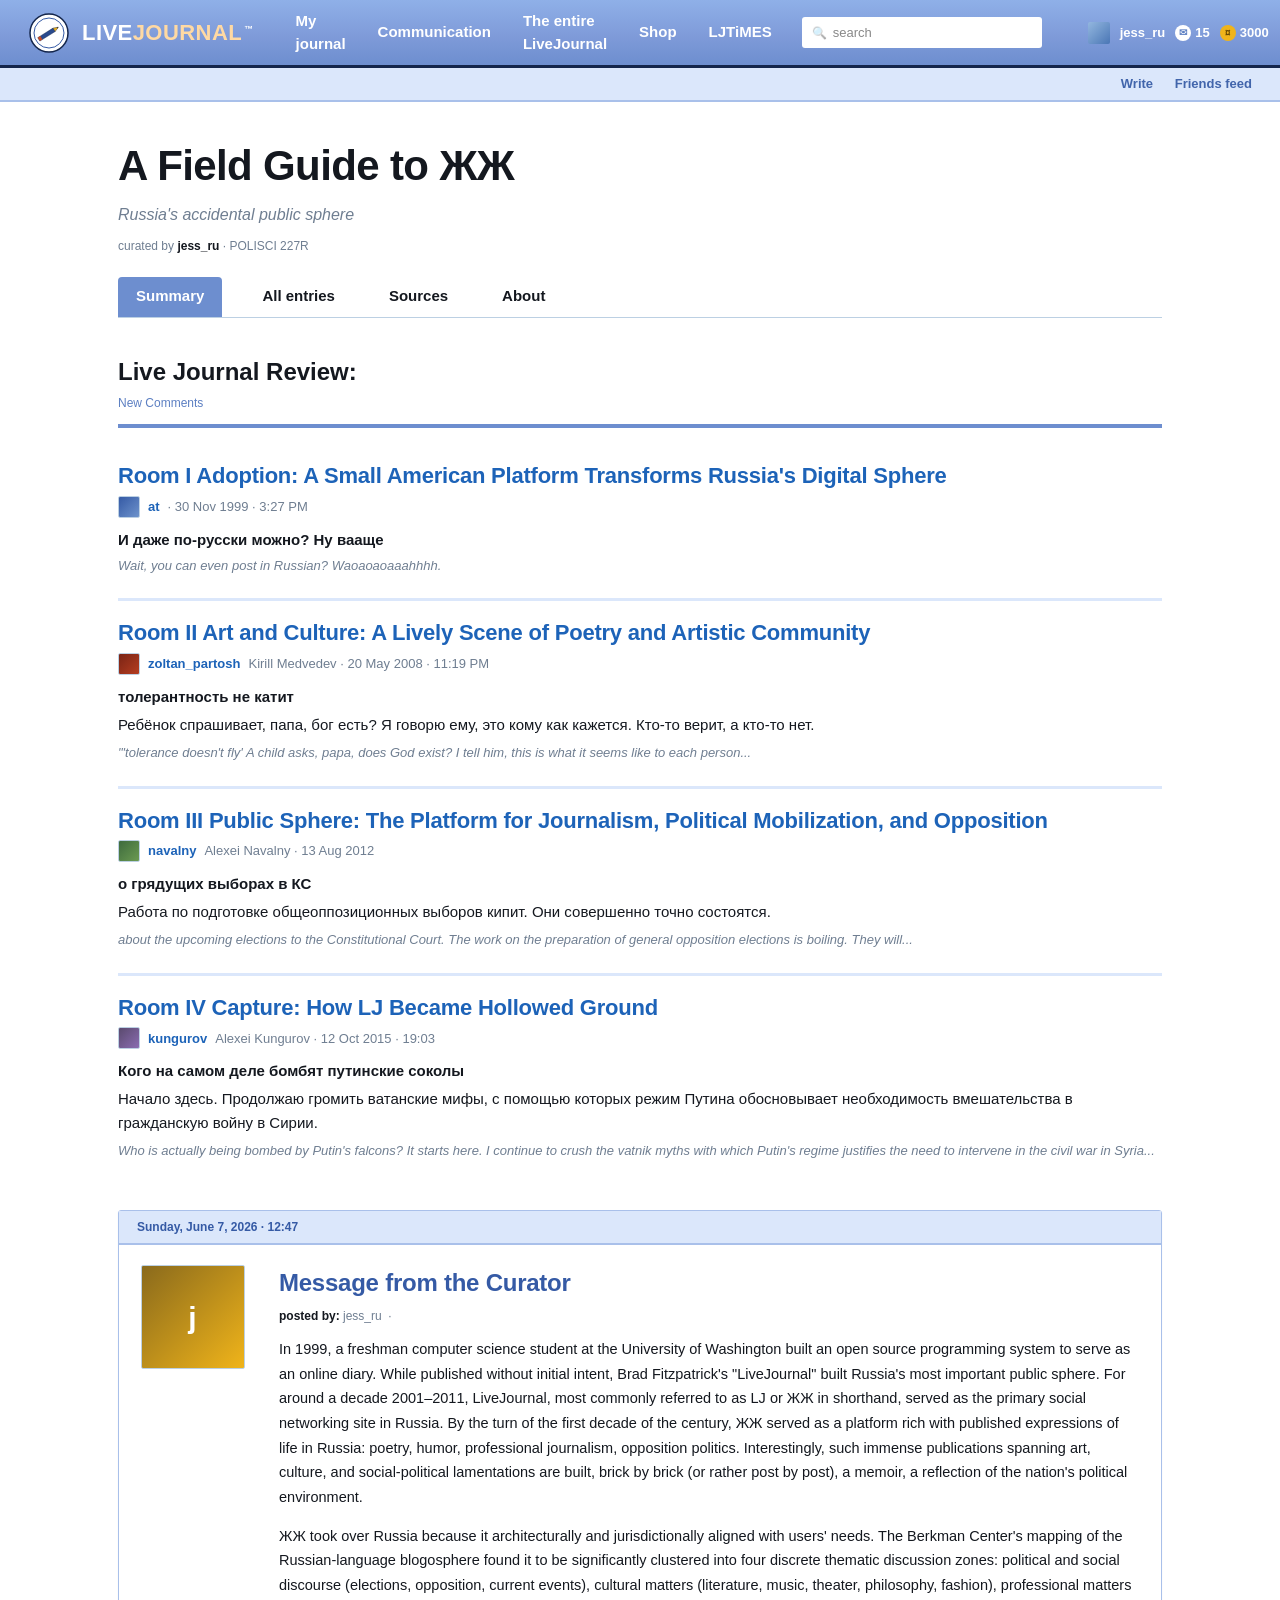
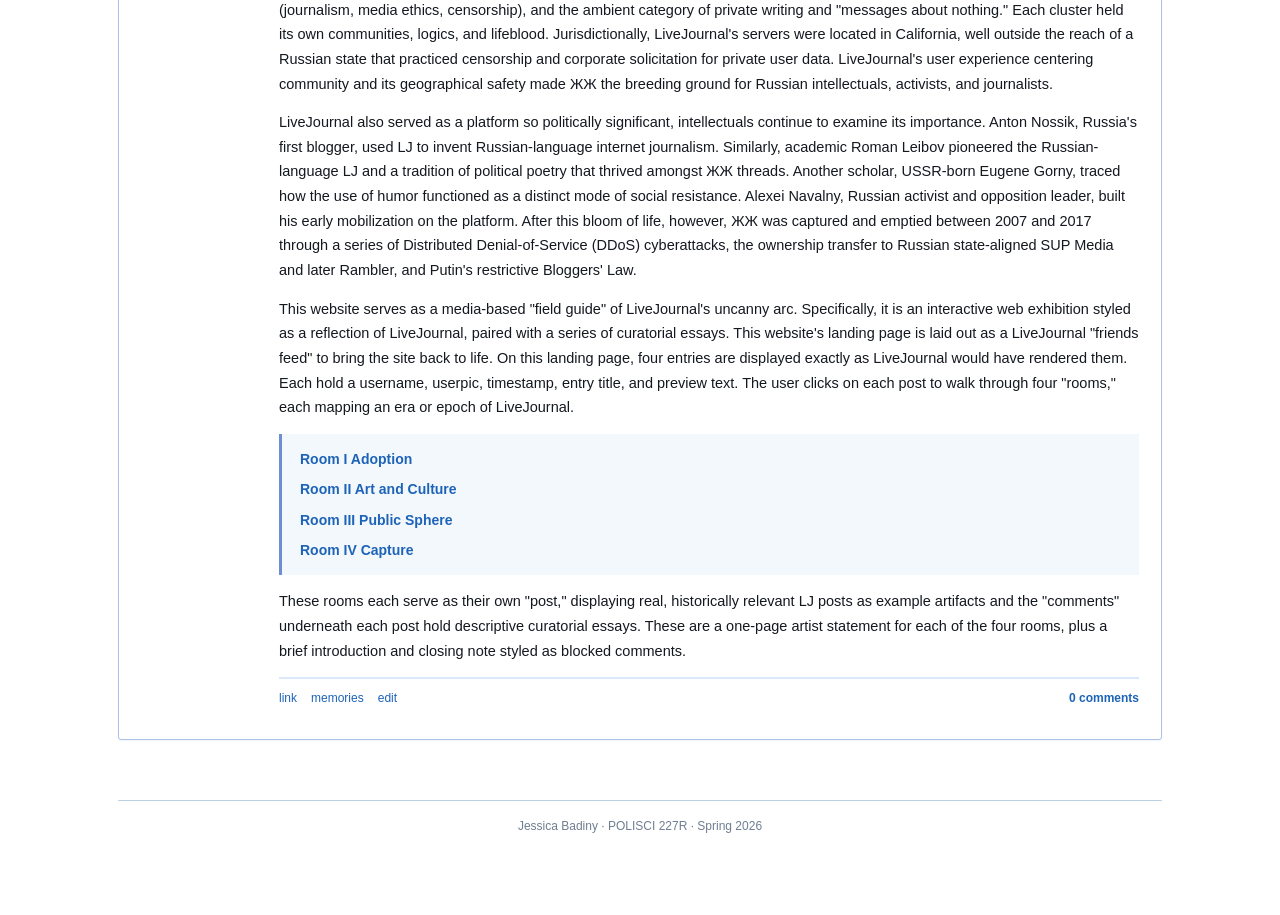
==== commit 17f8064d: "Update index.html" ====
--- a/index.html
+++ b/index.html
@@ -127,7 +127,7 @@
               LiveJournal also served as a platform so politically significant, intellectuals continue to examine its importance. Anton Nossik, Russia's first blogger, used LJ to invent Russian-language internet journalism. Similarly, academic Roman Leibov pioneered the Russian-language LJ and a tradition of political poetry that thrived amongst ЖЖ threads. Another scholar, USSR-born Eugene Gorny, traced how the use of humor functioned as a distinct mode of social resistance. Alexei Navalny, Russian activist and opposition leader, built his early mobilization on the platform. After this bloom of life, however, ЖЖ was captured and emptied between 2007 and 2017 through a series of Distributed Denial-of-Service (DDoS) cyberattacks, the ownership transfer to Russian state-aligned SUP Media and later Rambler, and Putin's restrictive Bloggers' Law.
             </p>
             <p>
-              This website serves as a media-based "field guide" of LiveJournal's uncanny arc. Specifically, it is an interactive web exhibition styled as a reflection of LiveJournal, paired with a series of curatorial essays. This website's landing page is laid out as a LiveJournal "friends feed" to bring the site back to life. On this landing page, four entries are displayed exactly as LiveJournal would have rendered them — each with a userpic, timestamp, entry title, and preview text. The user clicks on each post to walk through four "rooms," each mapping an era or epoch of LiveJournal.
+              This website serves as a media-based "field guide" of LiveJournal's uncanny arc. Specifically, it is an interactive web exhibition styled as a reflection of LiveJournal, paired with a series of curatorial essays. This website's landing page is laid out as a LiveJournal "friends feed" to bring the site back to life. On this landing page, four entries are displayed exactly as LiveJournal would have rendered them. Each hold a username, userpic, timestamp, entry title, and preview text. The user clicks on each post to walk through four "rooms," each mapping an era or epoch of LiveJournal.
             </p>
             <div class="rooms-inset">
               <div class="room-item"><strong>Room I Adoption</strong></div>
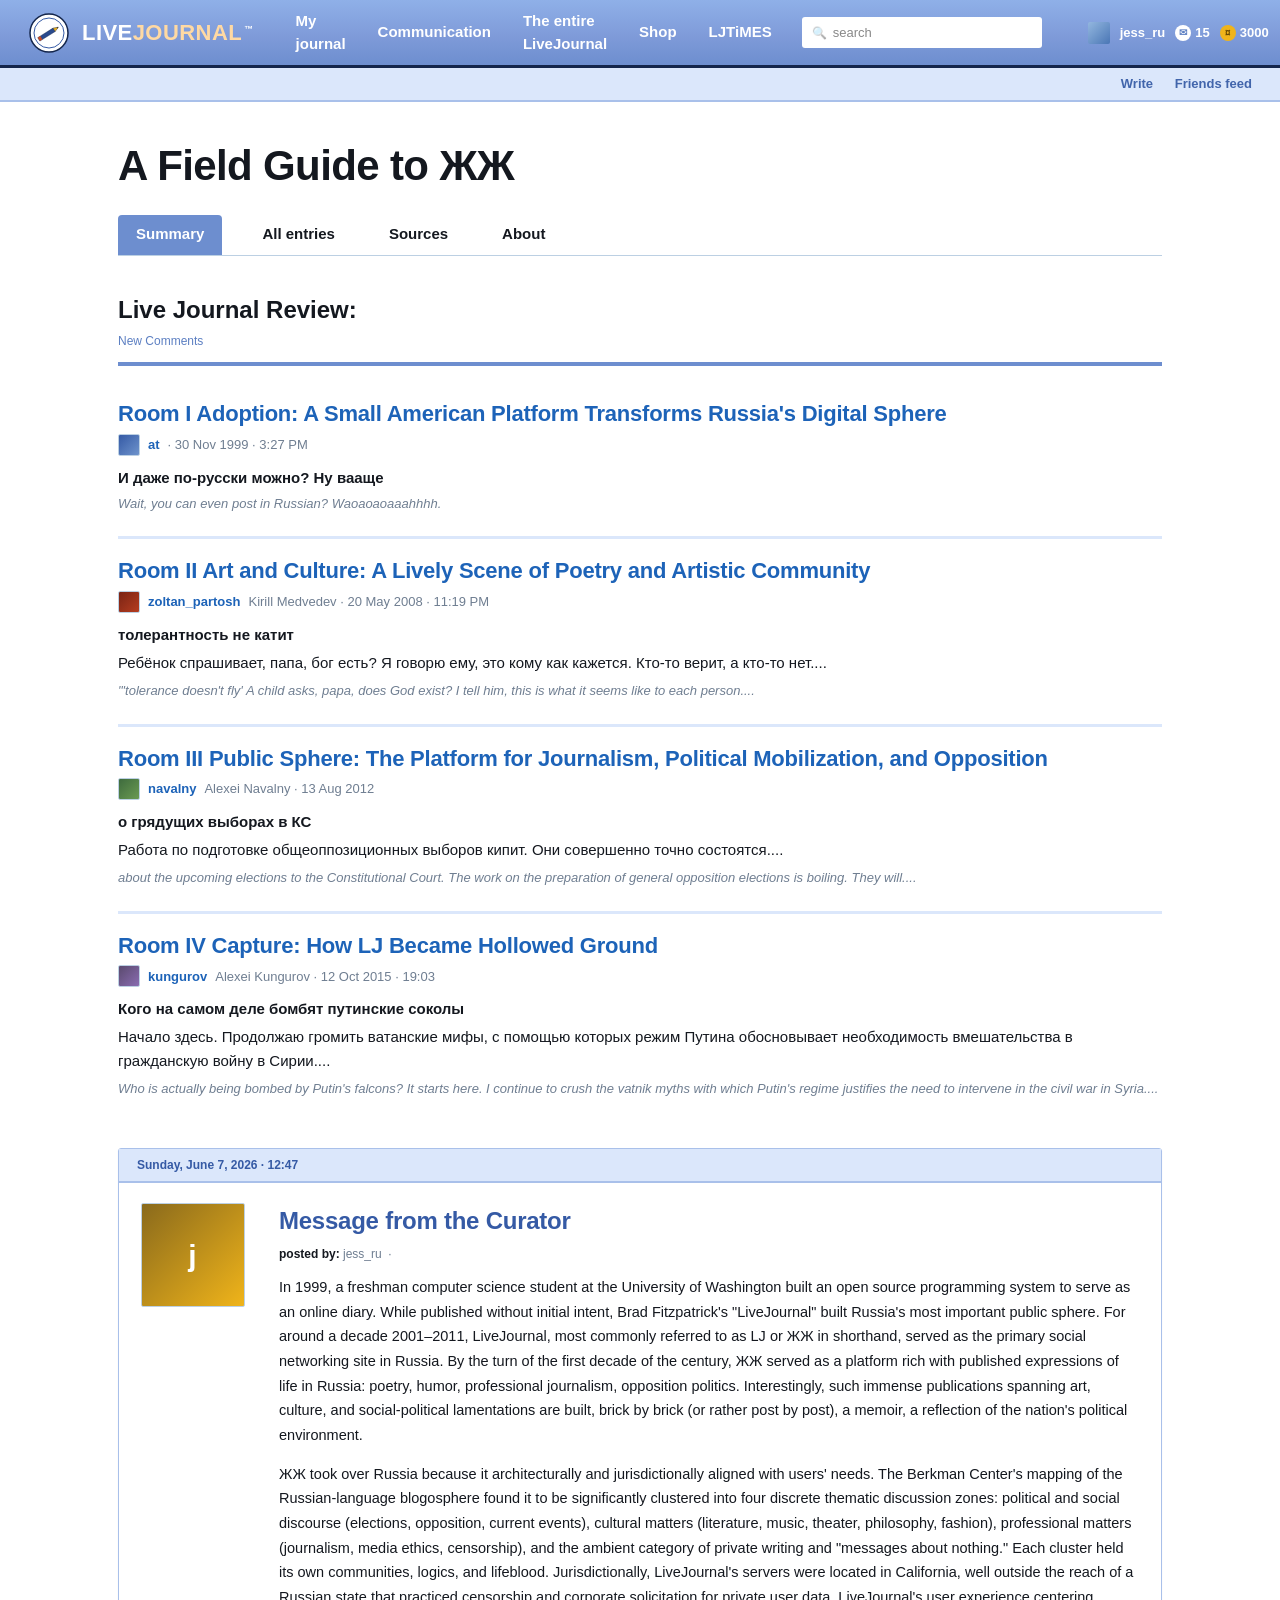
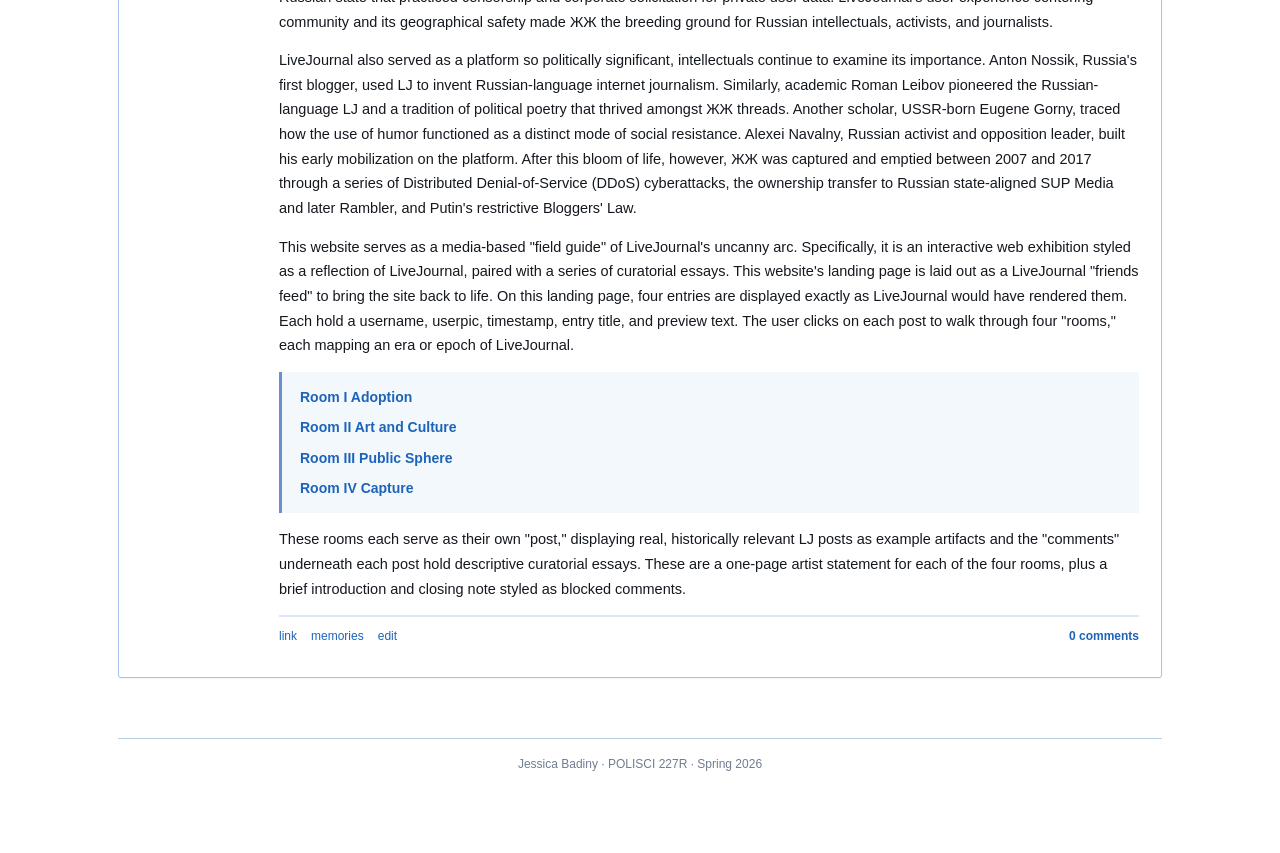
==== commit 9fd54d16: "Update index.html" ====
--- a/index.html
+++ b/index.html
@@ -3,7 +3,7 @@
 <head>
 <meta charset="UTF-8" />
 <meta name="viewport" content="width=device-width, initial-scale=1.0" />
-<title>A Field Guide to ЖЖ — Friends Page</title>
+<title>A Field Guide to ЖЖ: Friends Page</title>
 <link rel="stylesheet" href="style.css" />
 </head>
 <body>
@@ -41,8 +41,6 @@
 </div>
 <main class="page">
   <h1 class="page-title">A Field Guide to <span class="zhzh">ЖЖ</span></h1>
-  <p class="page-subtitle">Russia's accidental public sphere</p>
-  <p class="curator-line">curated by <strong>jess_ru</strong> · POLISCI 227R</p>
   <div class="page-tabs">
     <a href="#" class="active">Summary</a>
     <a href="#">All entries</a>
@@ -75,8 +73,8 @@
       </p>
       <p class="preview">
         <span class="ru-title">толерантность не катит</span>
-        <span class="ru-text">Ребёнок спрашивает, папа, бог есть? Я говорю ему, это кому как кажется. Кто-то верит, а кто-то нет.</span>
-        <span class="en"><em>"'tolerance doesn't fly' A child asks, papa, does God exist? I tell him, this is what it seems like to each person...</em></span>
+        <span class="ru-text">Ребёнок спрашивает, папа, бог есть? Я говорю ему, это кому как кажется. Кто-то верит, а кто-то нет....</span>
+        <span class="en"><em>"'tolerance doesn't fly' A child asks, papa, does God exist? I tell him, this is what it seems like to each person....</em></span>
       </p>
     </article>
     <article class="top-story">
@@ -88,8 +86,8 @@
       </p>
       <p class="preview">
         <span class="ru-title">о грядущих выборах в КС</span>
-        <span class="ru-text">Работа по подготовке общеоппозиционных выборов кипит. Они совершенно точно состоятся.</span>
-        <span class="en"><em>about the upcoming elections to the Constitutional Court. The work on the preparation of general opposition elections is boiling. They will...</em></span>
+        <span class="ru-text">Работа по подготовке общеоппозиционных выборов кипит. Они совершенно точно состоятся....</span>
+        <span class="en"><em>about the upcoming elections to the Constitutional Court. The work on the preparation of general opposition elections is boiling. They will....</em></span>
       </p>
     </article>
     <article class="top-story">
@@ -101,8 +99,8 @@
       </p>
       <p class="preview">
         <span class="ru-title">Кого на самом деле бомбят путинские соколы</span>
-        <span class="ru-text">Начало здесь. Продолжаю громить ватанские мифы, с помощью которых режим Путина обосновывает необходимость вмешательства в гражданскую войну в Сирии.</span>
-        <span class="en"><em>Who is actually being bombed by Putin's falcons? It starts here. I continue to crush the vatnik myths with which Putin's regime justifies the need to intervene in the civil war in Syria...</em></span>
+        <span class="ru-text">Начало здесь. Продолжаю громить ватанские мифы, с помощью которых режим Путина обосновывает необходимость вмешательства в гражданскую войну в Сирии....</span>
+        <span class="en"><em>Who is actually being bombed by Putin's falcons? It starts here. I continue to crush the vatnik myths with which Putin's regime justifies the need to intervene in the civil war in Syria....</em></span>
       </p>
     </article>
   </section>
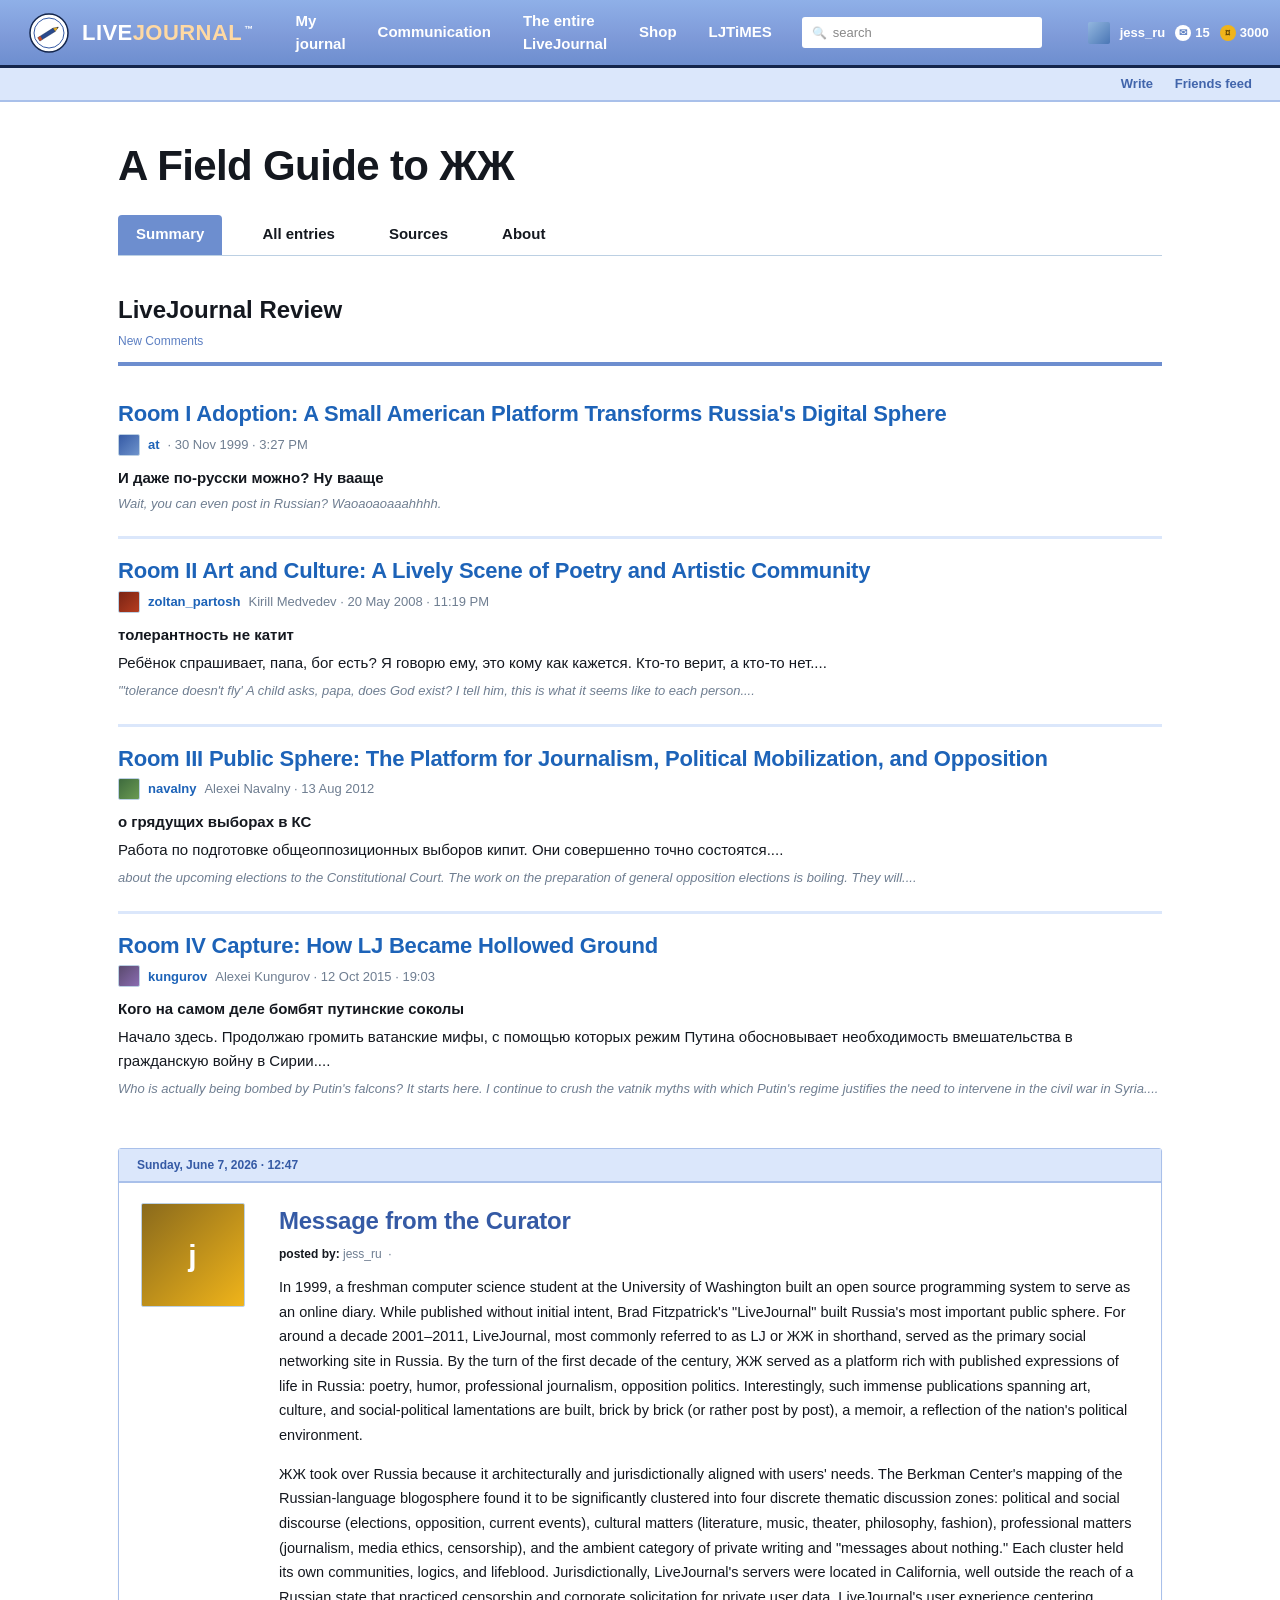
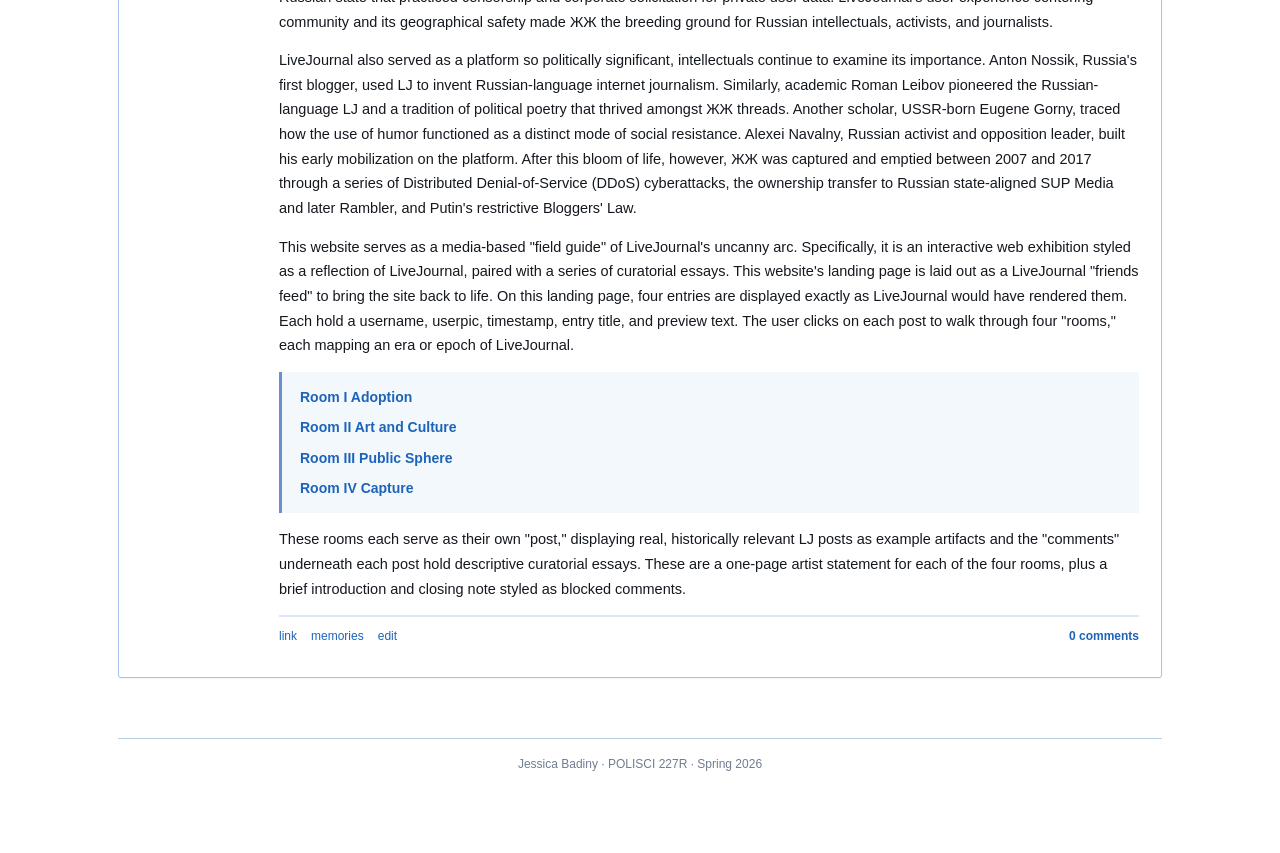
==== commit 936d3f4c: "Update index.html" ====
--- a/index.html
+++ b/index.html
@@ -49,7 +49,7 @@
   </div>
   <section class="top-stories-section">
     <h2 class="section-header">
-        Live Journal Review:
+        LiveJournal Review
         <span class="section-subtitle">New Comments</span>
     </h2>
     <article class="top-story">
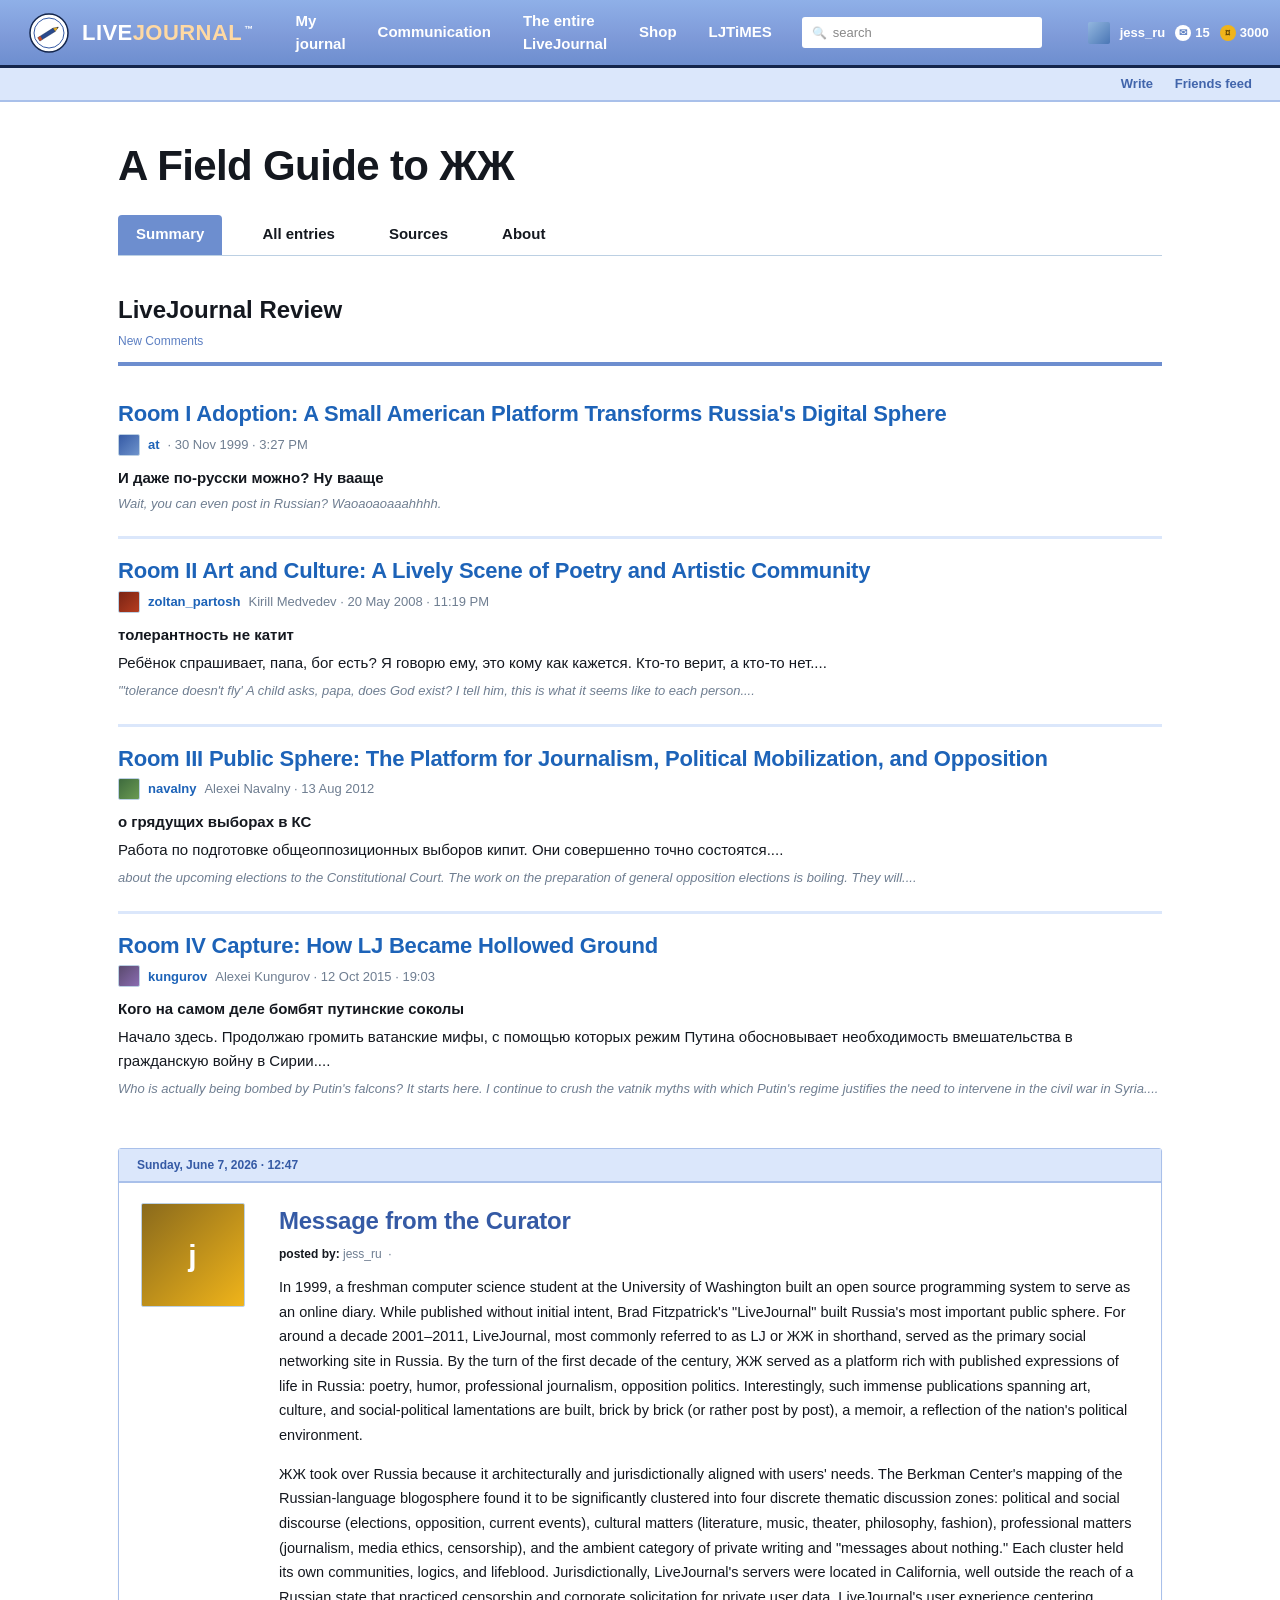
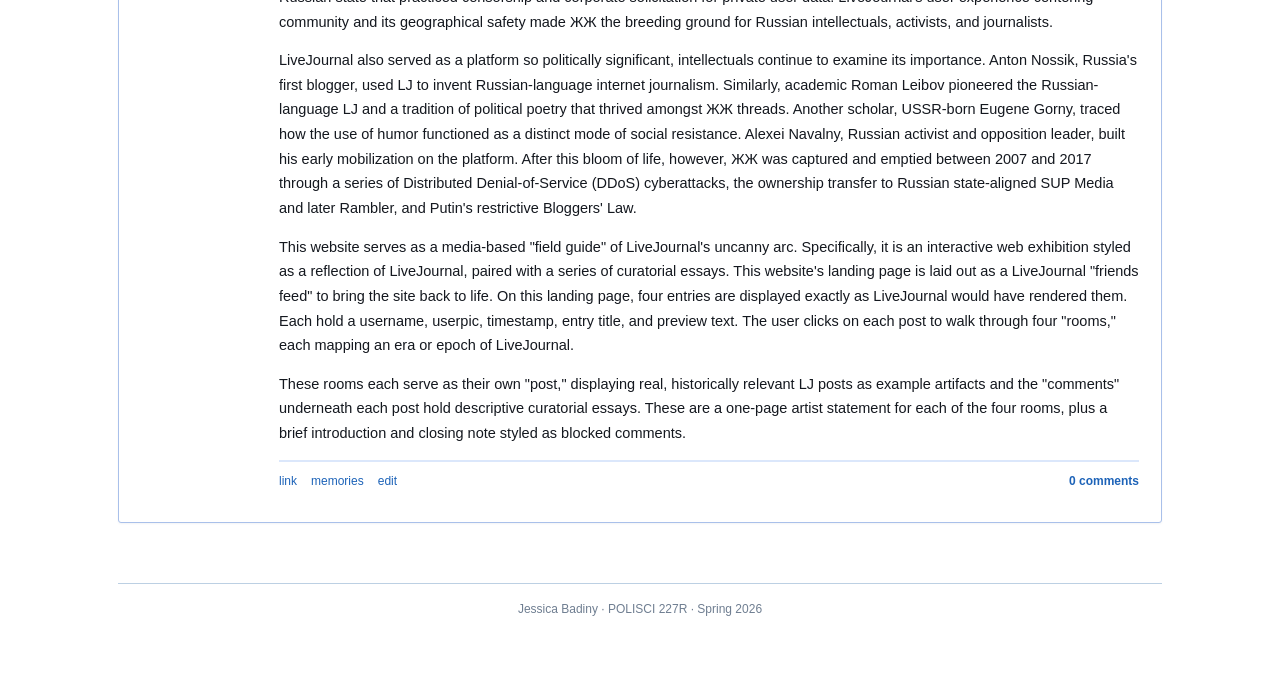
==== commit 7bfaa84b: "Update index.html" ====
--- a/index.html
+++ b/index.html
@@ -127,12 +127,6 @@
             <p>
               This website serves as a media-based "field guide" of LiveJournal's uncanny arc. Specifically, it is an interactive web exhibition styled as a reflection of LiveJournal, paired with a series of curatorial essays. This website's landing page is laid out as a LiveJournal "friends feed" to bring the site back to life. On this landing page, four entries are displayed exactly as LiveJournal would have rendered them. Each hold a username, userpic, timestamp, entry title, and preview text. The user clicks on each post to walk through four "rooms," each mapping an era or epoch of LiveJournal.
             </p>
-            <div class="rooms-inset">
-              <div class="room-item"><strong>Room I Adoption</strong></div>
-              <div class="room-item"><strong>Room II Art and Culture</strong></div>
-              <div class="room-item"><strong>Room III Public Sphere</strong></div>
-              <div class="room-item"><strong>Room IV Capture</strong></div>
-            </div>
             <p>
               These rooms each serve as their own "post," displaying real, historically relevant LJ posts as example artifacts and the "comments" underneath each post hold descriptive curatorial essays. These are a one-page artist statement for each of the four rooms, plus a brief introduction and closing note styled as blocked comments.
             </p>
